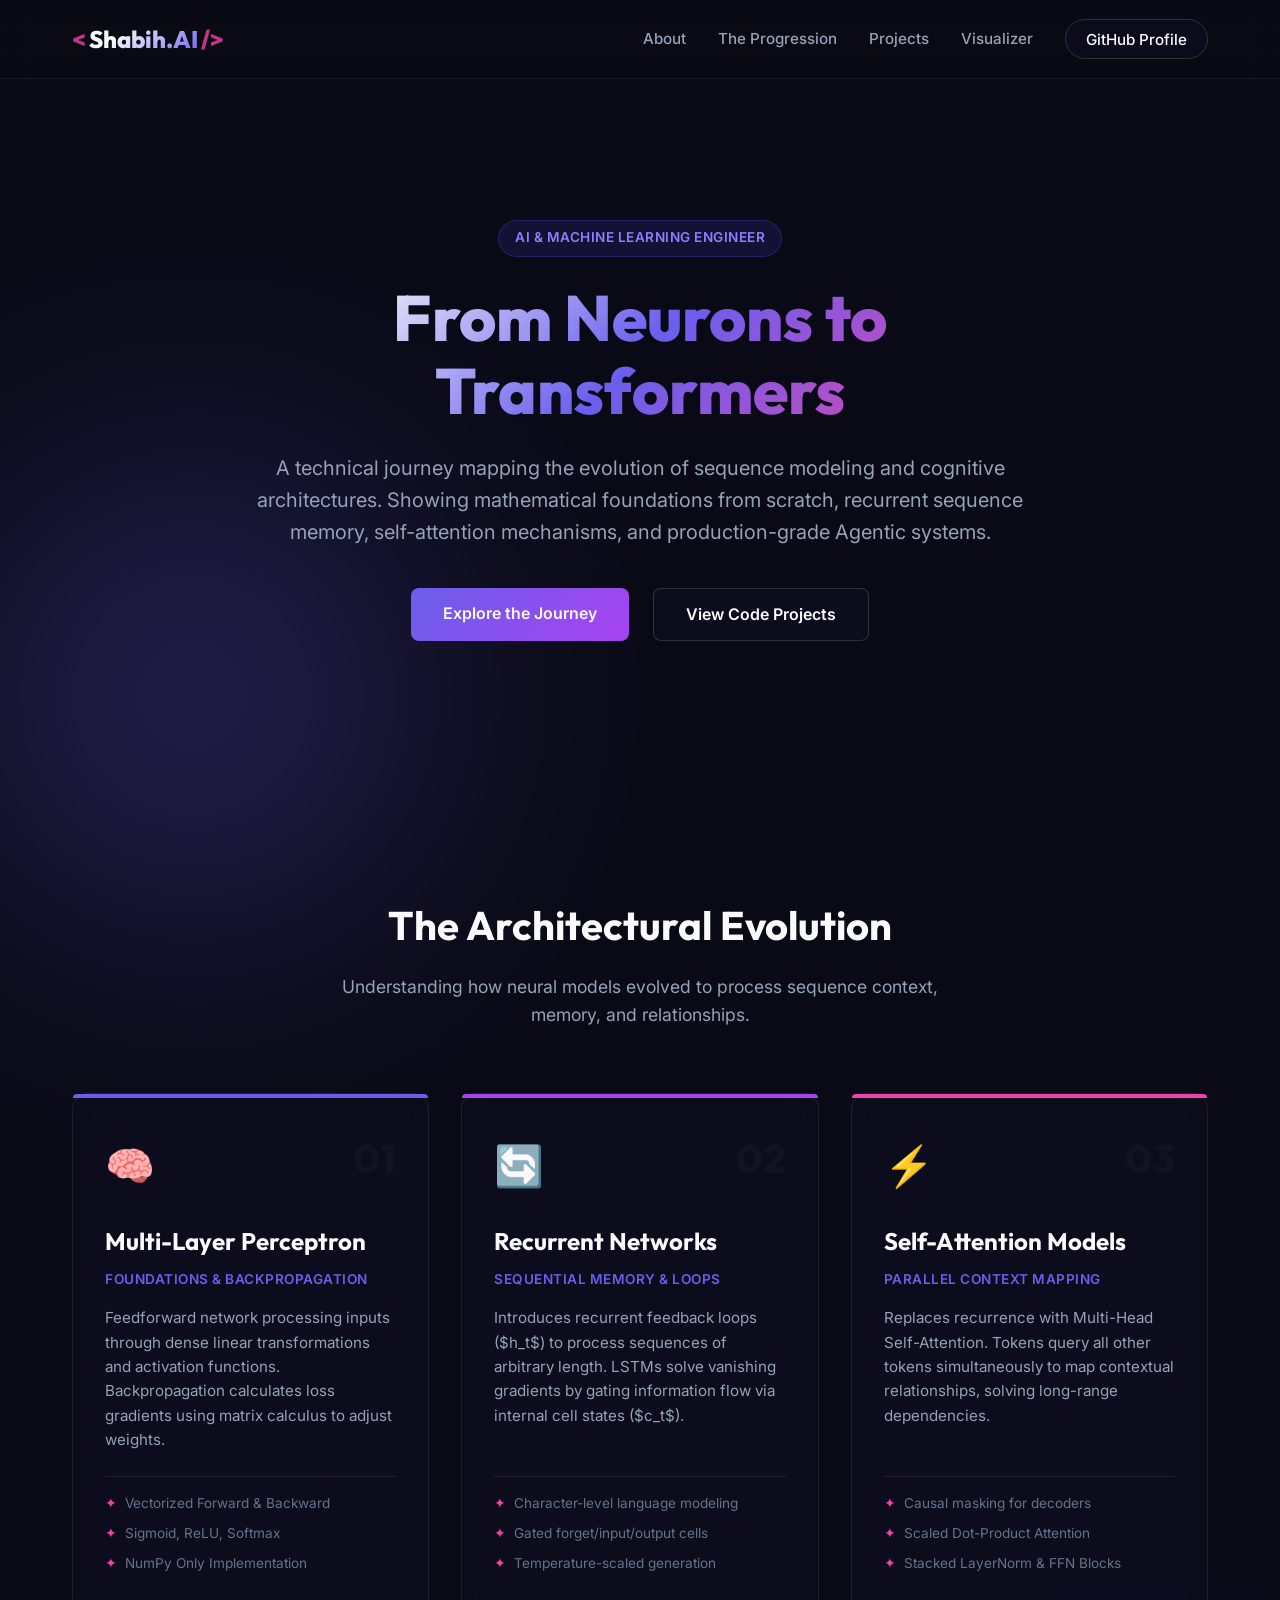
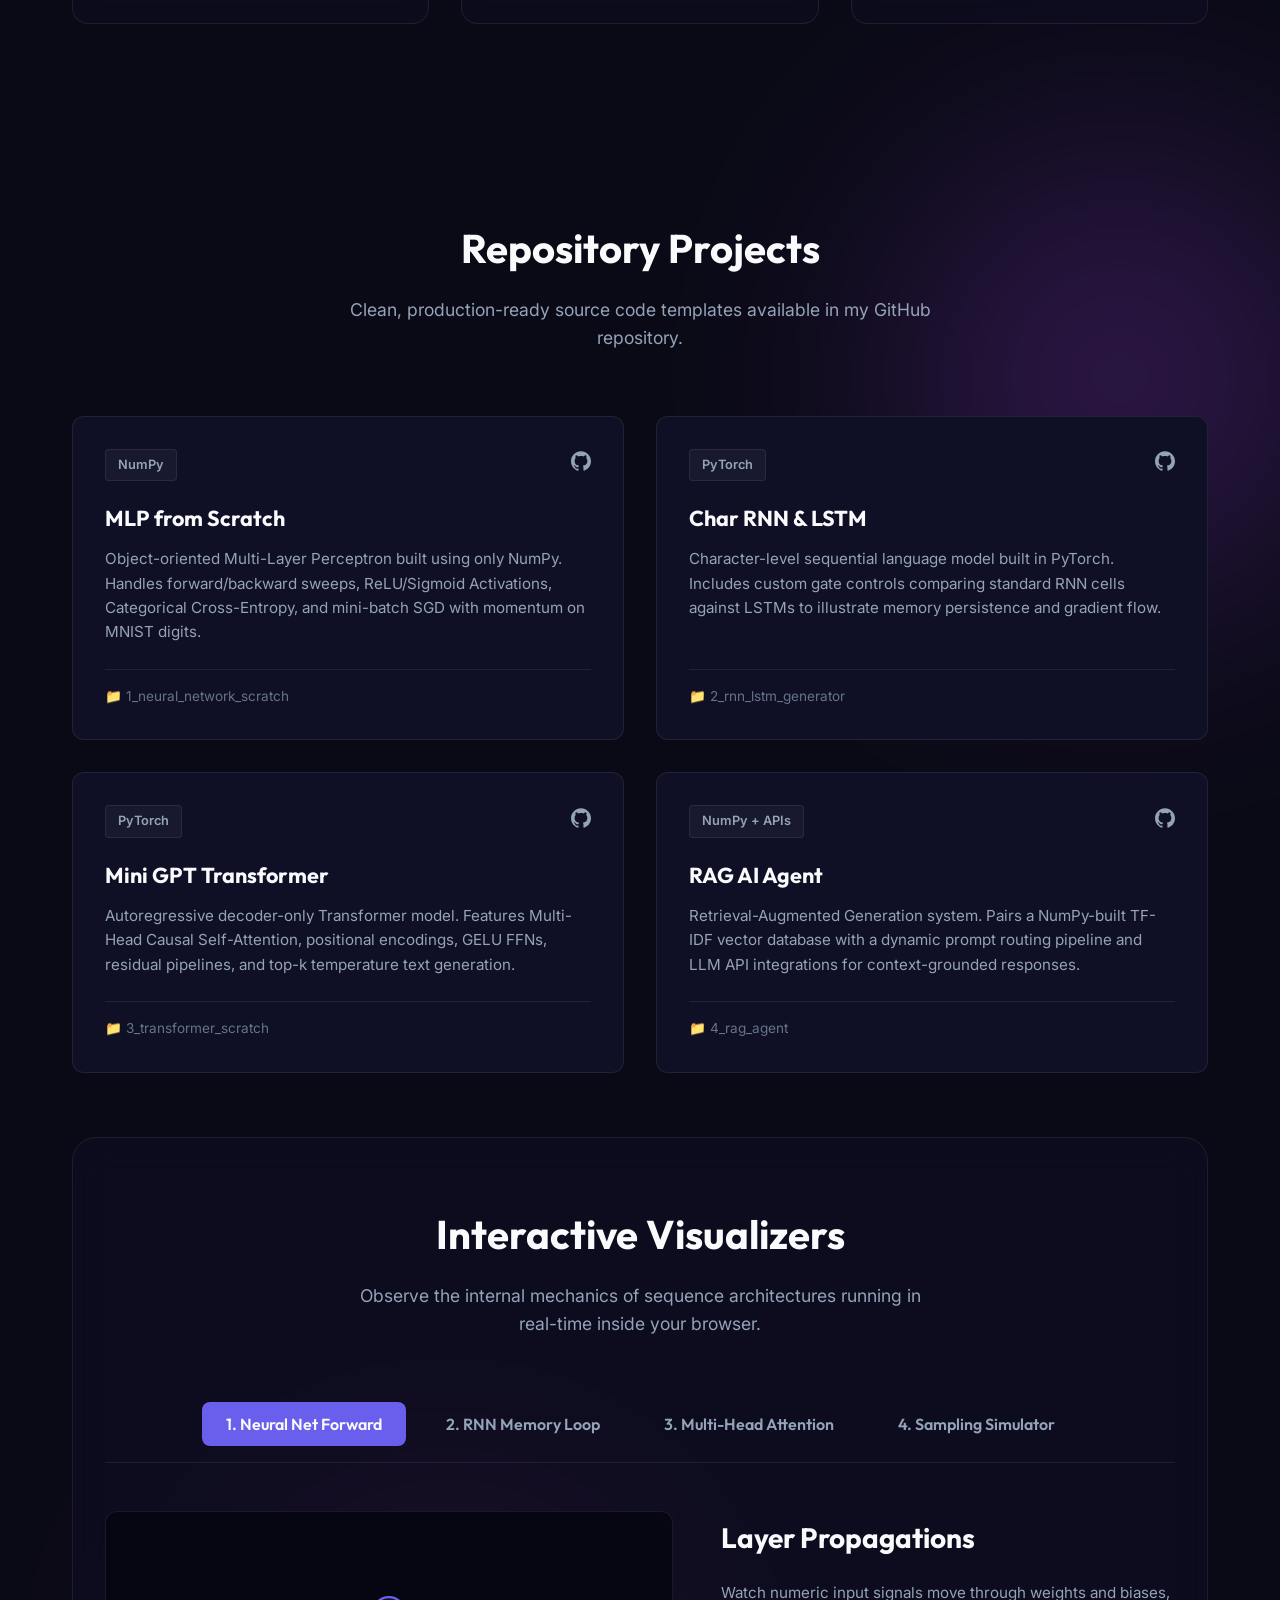
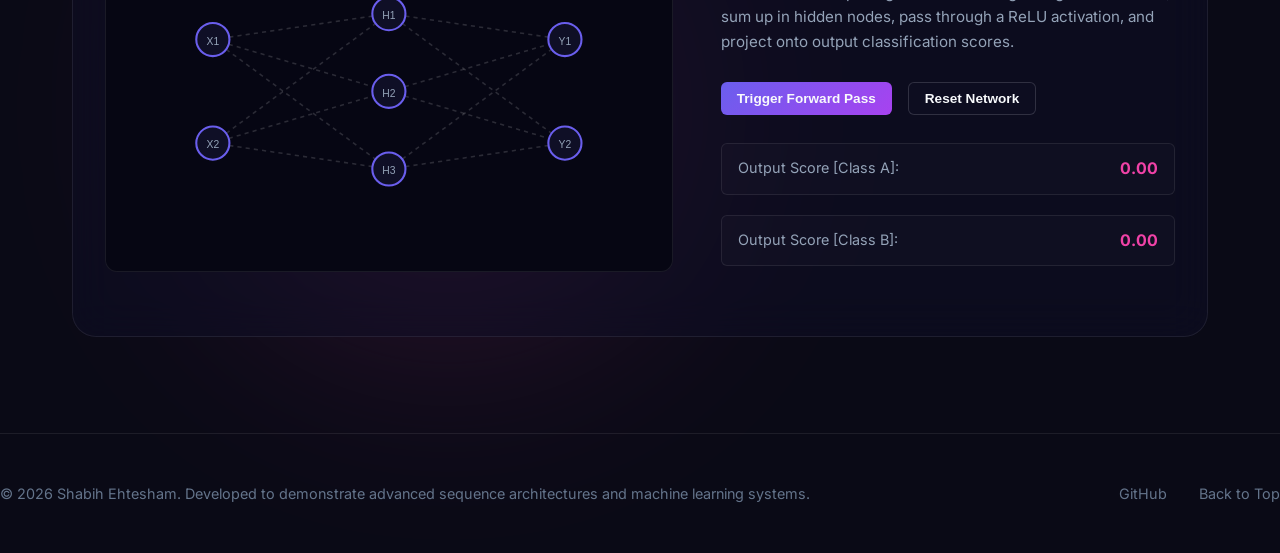
==== portfolio-website/index.html @ 87448a2e "feat: complete initial implementation of MLP, RNN, Transformer, and RAG architectures" ====
<!DOCTYPE html>
<html lang="en">
<head>
    <meta charset="UTF-8">
    <meta name="viewport" content="width=device-width, initial-scale=1.0">
    <title>Evolution to AI Agents from ML</title>
    <meta name="description" content="Explore my interactive machine learning and AI portfolio. Demonstrating a detailed technical journey from basic NumPy Multi-Layer Perceptrons to PyTorch RNN/LSTMs and custom-built Transformers.">
    <!-- Google Fonts -->
    <link rel="preconnect" href="https://fonts.googleapis.com">
    <link rel="preconnect" href="https://fonts.gstatic.com" crossorigin>
    <link href="https://fonts.googleapis.com/css2?family=Inter:wght@300;400;500;600;700&family=Outfit:wght@400;600;700;800&display=swap" rel="stylesheet">
    <!-- Main Stylesheet -->
    <link rel="stylesheet" href="style.css">
</head>
<body>
    <!-- Premium Glowing Background Elements -->
    <div class="glow-orb orb-1"></div>
    <div class="glow-orb orb-2"></div>
    <div class="glow-orb orb-3"></div>

    <!-- Navigation Header -->
    <header class="main-header">
        <nav class="navbar" aria-label="Main Navigation">
            <div class="nav-brand">
                <span class="brand-code">&lt;</span>
                <span class="brand-name">Shabih.AI</span>
                <span class="brand-code">/&gt;</span>
            </div>
            <ul class="nav-links">
                <li><a href="#about">About</a></li>
                <li><a href="#progression">The Progression</a></li>
                <li><a href="#projects">Projects</a></li>
                <li><a href="#interactive">Visualizer</a></li>
                <li><a href="https://github.com/shabeeehtesham" target="_blank" class="nav-btn" id="github-profile-btn">GitHub Profile</a></li>
            </ul>
        </nav>
    </header>

    <!-- Main Content Container -->
    <main>
        <!-- Hero Section -->
        <section id="about" class="hero-section">
            <div class="hero-content">
                <div class="badge">AI & Machine Learning Engineer</div>
                <h1>From Neurons to Transformers</h1>
                <p class="hero-subtitle">
                    A technical journey mapping the evolution of sequence modeling and cognitive architectures. Showing mathematical foundations from scratch, recurrent sequence memory, self-attention mechanisms, and production-grade Agentic systems.
                </p>
                <div class="hero-actions">
                    <a href="#progression" class="btn btn-primary" id="explore-journey-btn">Explore the Journey</a>
                    <a href="#projects" class="btn btn-secondary" id="view-projects-btn">View Code Projects</a>
                </div>
            </div>
        </section>

        <!-- Progression Section -->
        <section id="progression" class="progression-section">
            <div class="section-header">
                <h2>The Architectural Evolution</h2>
                <p>Understanding how neural models evolved to process sequence context, memory, and relationships.</p>
            </div>
            
            <div class="timeline-container">
                <!-- MLP Card -->
                <div class="timeline-card">
                    <div class="card-icon">🧠</div>
                    <div class="card-num">01</div>
                    <h3>Multi-Layer Perceptron</h3>
                    <p class="card-tag">Foundations & Backpropagation</p>
                    <p class="card-desc">
                        Feedforward network processing inputs through dense linear transformations and activation functions. Backpropagation calculates loss gradients using matrix calculus to adjust weights.
                    </p>
                    <ul class="card-highlights">
                        <li>Vectorized Forward & Backward</li>
                        <li>Sigmoid, ReLU, Softmax</li>
                        <li>NumPy Only Implementation</li>
                    </ul>
                </div>

                <!-- RNN/LSTM Card -->
                <div class="timeline-card">
                    <div class="card-icon">🔄</div>
                    <div class="card-num">02</div>
                    <h3>Recurrent Networks</h3>
                    <p class="card-tag">Sequential Memory & Loops</p>
                    <p class="card-desc">
                        Introduces recurrent feedback loops ($h_t$) to process sequences of arbitrary length. LSTMs solve vanishing gradients by gating information flow via internal cell states ($c_t$).
                    </p>
                    <ul class="card-highlights">
                        <li>Character-level language modeling</li>
                        <li>Gated forget/input/output cells</li>
                        <li>Temperature-scaled generation</li>
                    </ul>
                </div>

                <!-- Transformer Card -->
                <div class="timeline-card">
                    <div class="card-icon">⚡</div>
                    <div class="card-num">03</div>
                    <h3>Self-Attention Models</h3>
                    <p class="card-tag">Parallel Context Mapping</p>
                    <p class="card-desc">
                        Replaces recurrence with Multi-Head Self-Attention. Tokens query all other tokens simultaneously to map contextual relationships, solving long-range dependencies.
                    </p>
                    <ul class="card-highlights">
                        <li>Causal masking for decoders</li>
                        <li>Scaled Dot-Product Attention</li>
                        <li>Stacked LayerNorm & FFN Blocks</li>
                    </ul>
                </div>
            </div>
        </section>

        <!-- Project Showcase Section -->
        <section id="projects" class="projects-section">
            <div class="section-header">
                <h2>Repository Projects</h2>
                <p>Clean, production-ready source code templates available in my GitHub repository.</p>
            </div>

            <div class="projects-grid">
                <!-- Project 1 -->
                <article class="project-card">
                    <div class="project-header">
                        <span class="project-tag">NumPy</span>
                        <a href="https://github.com/shabeeehtesham" target="_blank" class="github-link" aria-label="Project 1 GitHub Link">
                            <svg class="git-svg" viewBox="0 0 24 24" width="20" height="20"><path fill="currentColor" d="M12 .297c-6.63 0-12 5.373-12 12 0 5.303 3.438 9.8 8.205 11.385.6.113.82-.258.82-.577 0-.285-.01-1.04-.015-2.04-3.338.724-4.042-1.61-4.042-1.61C4.422 18.07 3.633 17.7 3.633 17.7c-1.087-.744.084-.729.084-.729 1.205.084 1.838 1.236 1.838 1.236 1.07 1.835 2.809 1.305 3.495.998.108-.776.417-1.305.76-1.605-2.665-.3-5.466-1.332-5.466-5.93 0-1.31.465-2.38 1.235-3.22-.135-.303-.54-1.523.105-3.176 0 0 1.005-.322 3.3 1.23.96-.267 1.98-.399 3-.405 1.02.006 2.04.138 3 .405 2.28-1.552 3.285-1.23 3.285-1.23.645 1.653.24 2.873.12 3.176.765.84 1.23 1.91 1.23 3.22 0 4.61-2.805 5.625-5.475 5.92.42.36.81 1.096.81 2.22 0 1.606-.015 2.896-.015 3.286 0 .315.21.69.825.57C20.565 22.092 24 17.592 24 12.297c0-6.627-5.373-12-12-12"/></svg>
                        </a>
                    </div>
                    <h3>MLP from Scratch</h3>
                    <p>Object-oriented Multi-Layer Perceptron built using only NumPy. Handles forward/backward sweeps, ReLU/Sigmoid Activations, Categorical Cross-Entropy, and mini-batch SGD with momentum on MNIST digits.</p>
                    <div class="project-footer">
                        <span>📁 1_neural_network_scratch</span>
                    </div>
                </article>

                <!-- Project 2 -->
                <article class="project-card">
                    <div class="project-header">
                        <span class="project-tag">PyTorch</span>
                        <a href="https://github.com/shabeeehtesham" target="_blank" class="github-link" aria-label="Project 2 GitHub Link">
                            <svg class="git-svg" viewBox="0 0 24 24" width="20" height="20"><path fill="currentColor" d="M12 .297c-6.63 0-12 5.373-12 12 0 5.303 3.438 9.8 8.205 11.385.6.113.82-.258.82-.577 0-.285-.01-1.04-.015-2.04-3.338.724-4.042-1.61-4.042-1.61C4.422 18.07 3.633 17.7 3.633 17.7c-1.087-.744.084-.729.084-.729 1.205.084 1.838 1.236 1.838 1.236 1.07 1.835 2.809 1.305 3.495.998.108-.776.417-1.305.76-1.605-2.665-.3-5.466-1.332-5.466-5.93 0-1.31.465-2.38 1.235-3.22-.135-.303-.54-1.523.105-3.176 0 0 1.005-.322 3.3 1.23.96-.267 1.98-.399 3-.405 1.02.006 2.04.138 3 .405 2.28-1.552 3.285-1.23 3.285-1.23.645 1.653.24 2.873.12 3.176.765.84 1.23 1.91 1.23 3.22 0 4.61-2.805 5.625-5.475 5.92.42.36.81 1.096.81 2.22 0 1.606-.015 2.896-.015 3.286 0 .315.21.69.825.57C20.565 22.092 24 17.592 24 12.297c0-6.627-5.373-12-12-12"/></svg>
                        </a>
                    </div>
                    <h3>Char RNN & LSTM</h3>
                    <p>Character-level sequential language model built in PyTorch. Includes custom gate controls comparing standard RNN cells against LSTMs to illustrate memory persistence and gradient flow.</p>
                    <div class="project-footer">
                        <span>📁 2_rnn_lstm_generator</span>
                    </div>
                </article>

                <!-- Project 3 -->
                <article class="project-card">
                    <div class="project-header">
                        <span class="project-tag">PyTorch</span>
                        <a href="https://github.com/shabeeehtesham" target="_blank" class="github-link" aria-label="Project 3 GitHub Link">
                            <svg class="git-svg" viewBox="0 0 24 24" width="20" height="20"><path fill="currentColor" d="M12 .297c-6.63 0-12 5.373-12 12 0 5.303 3.438 9.8 8.205 11.385.6.113.82-.258.82-.577 0-.285-.01-1.04-.015-2.04-3.338.724-4.042-1.61-4.042-1.61C4.422 18.07 3.633 17.7 3.633 17.7c-1.087-.744.084-.729.084-.729 1.205.084 1.838 1.236 1.838 1.236 1.07 1.835 2.809 1.305 3.495.998.108-.776.417-1.305.76-1.605-2.665-.3-5.466-1.332-5.466-5.93 0-1.31.465-2.38 1.235-3.22-.135-.303-.54-1.523.105-3.176 0 0 1.005-.322 3.3 1.23.96-.267 1.98-.399 3-.405 1.02.006 2.04.138 3 .405 2.28-1.552 3.285-1.23 3.285-1.23.645 1.653.24 2.873.12 3.176.765.84 1.23 1.91 1.23 3.22 0 4.61-2.805 5.625-5.475 5.92.42.36.81 1.096.81 2.22 0 1.606-.015 2.896-.015 3.286 0 .315.21.69.825.57C20.565 22.092 24 17.592 24 12.297c0-6.627-5.373-12-12-12"/></svg>
                        </a>
                    </div>
                    <h3>Mini GPT Transformer</h3>
                    <p>Autoregressive decoder-only Transformer model. Features Multi-Head Causal Self-Attention, positional encodings, GELU FFNs, residual pipelines, and top-k temperature text generation.</p>
                    <div class="project-footer">
                        <span>📁 3_transformer_scratch</span>
                    </div>
                </article>

                <!-- Project 4 -->
                <article class="project-card">
                    <div class="project-header">
                        <span class="project-tag">NumPy + APIs</span>
                        <a href="https://github.com/shabeeehtesham" target="_blank" class="github-link" aria-label="Project 4 GitHub Link">
                            <svg class="git-svg" viewBox="0 0 24 24" width="20" height="20"><path fill="currentColor" d="M12 .297c-6.63 0-12 5.373-12 12 0 5.303 3.438 9.8 8.205 11.385.6.113.82-.258.82-.577 0-.285-.01-1.04-.015-2.04-3.338.724-4.042-1.61-4.042-1.61C4.422 18.07 3.633 17.7 3.633 17.7c-1.087-.744.084-.729.084-.729 1.205.084 1.838 1.236 1.838 1.236 1.07 1.835 2.809 1.305 3.495.998.108-.776.417-1.305.76-1.605-2.665-.3-5.466-1.332-5.466-5.93 0-1.31.465-2.38 1.235-3.22-.135-.303-.54-1.523.105-3.176 0 0 1.005-.322 3.3 1.23.96-.267 1.98-.399 3-.405 1.02.006 2.04.138 3 .405 2.28-1.552 3.285-1.23 3.285-1.23.645 1.653.24 2.873.12 3.176.765.84 1.23 1.91 1.23 3.22 0 4.61-2.805 5.625-5.475 5.92.42.36.81 1.096.81 2.22 0 1.606-.015 2.896-.015 3.286 0 .315.21.69.825.57C20.565 22.092 24 17.592 24 12.297c0-6.627-5.373-12-12-12"/></svg>
                        </a>
                    </div>
                    <h3>RAG AI Agent</h3>
                    <p>Retrieval-Augmented Generation system. Pairs a NumPy-built TF-IDF vector database with a dynamic prompt routing pipeline and LLM API integrations for context-grounded responses.</p>
                    <div class="project-footer">
                        <span>📁 4_rag_agent</span>
                    </div>
                </article>
            </div>
        </section>

        <!-- Interactive Playground Section -->
        <section id="interactive" class="playground-section">
            <div class="section-header">
                <h2>Interactive Visualizers</h2>
                <p>Observe the internal mechanics of sequence architectures running in real-time inside your browser.</p>
            </div>

            <!-- Playground Controls / Tabs -->
            <div class="playground-tabs">
                <button class="tab-btn active" data-tab="mlp-tab" id="btn-mlp-tab">1. Neural Net Forward</button>
                <button class="tab-btn" data-tab="rnn-tab" id="btn-rnn-tab">2. RNN Memory Loop</button>
                <button class="tab-btn" data-tab="attention-tab" id="btn-attention-tab">3. Multi-Head Attention</button>
                <button class="tab-btn" data-tab="generator-tab" id="btn-generator-tab">4. Sampling Simulator</button>
            </div>

            <div class="tab-content-container">
                <!-- MLP Tab -->
                <div class="tab-content active" id="mlp-tab">
                    <div class="viz-layout">
                        <div class="viz-canvas-area">
                            <svg id="mlp-svg" width="500" height="300" viewBox="0 0 500 300"></svg>
                        </div>
                        <div class="viz-controls">
                            <h3>Layer Propagations</h3>
                            <p>Watch numeric input signals move through weights and biases, sum up in hidden nodes, pass through a ReLU activation, and project onto output classification scores.</p>
                            <div class="control-row">
                                <button class="btn btn-primary btn-sm" id="mlp-forward-btn">Trigger Forward Pass</button>
                                <button class="btn btn-secondary btn-sm" id="mlp-reset-btn">Reset Network</button>
                            </div>
                            <div class="val-display">
                                <span class="val-label">Output Score [Class A]:</span>
                                <span class="val-value" id="mlp-out-0">0.00</span>
                            </div>
                            <div class="val-display">
                                <span class="val-label">Output Score [Class B]:</span>
                                <span class="val-value" id="mlp-out-1">0.00</span>
                            </div>
                        </div>
                    </div>
                </div>

                <!-- RNN Tab -->
                <div class="tab-content" id="rnn-tab">
                    <div class="viz-layout">
                        <div class="viz-canvas-area">
                            <div class="seq-strip" id="rnn-seq-strip">
                                <!-- Dynamically filled steps -->
                            </div>
                        </div>
                        <div class="viz-controls">
                            <h3>Sequential State Unrolling</h3>
                            <p>Type a short word to visualize how recurrent models process inputs step-by-step. Each character updates the internal hidden memory vector ($h_{t-1} \rightarrow h_t$) to predict the subsequent step.</p>
                            <div class="control-input-group">
                                <input type="text" id="rnn-input-word" value="deep" maxlength="8">
                                <button class="btn btn-primary btn-sm" id="rnn-step-btn">Process Word</button>
                            </div>
                            <div class="state-vector-display">
                                <h4>Hidden Memory State ($h_t$):</h4>
                                <div class="vector-cells" id="rnn-hidden-cells">
                                    <span class="vector-cell">0.0</span>
                                    <span class="vector-cell">0.0</span>
                                    <span class="vector-cell">0.0</span>
                                    <span class="vector-cell">0.0</span>
                                </div>
                            </div>
                        </div>
                    </div>
                </div>

                <!-- Attention Tab -->
                <div class="tab-content" id="attention-tab">
                    <div class="viz-layout">
                        <div class="viz-canvas-area">
                            <div class="matrix-container" id="attention-matrix">
                                <!-- Dynamically generated grid -->
                            </div>
                        </div>
                        <div class="viz-controls">
                            <h3>Self-Attention Mapping</h3>
                            <p>Hover over a word in the sentence below to see the Multi-Head Self-Attention scores. The darker blocks represent higher attention weights, illustrating how the model links tokens dynamically.</p>
                            <div class="sentence-tokens" id="attention-tokens">
                                <!-- Tokens list -->
                            </div>
                            <div class="attention-metrics">
                                <strong>Active Head:</strong>
                                <select id="attn-head-select">
                                    <option value="0">Head 1 (Syntactic Focus)</option>
                                    <option value="1">Head 2 (Contextual Links)</option>
                                    <option value="2">Head 3 (Long-range Anchors)</option>
                                </select>
                            </div>
                        </div>
                    </div>
                </div>

                <!-- Generator Tab -->
                <div class="tab-content" id="generator-tab">
                    <div class="viz-layout">
                        <div class="viz-canvas-area">
                            <div class="terminal-box">
                                <div class="terminal-header">
                                    <span class="dot red"></span>
                                    <span class="dot yellow"></span>
                                    <span class="dot green"></span>
                                    <span class="terminal-title">autoregressive_generator.js</span>
                                </div>
                                <div class="terminal-body" id="generator-terminal">
                                    <span class="terminal-prompt">guest@shabih-ai:~$</span> <span class="terminal-cursor">|</span>
                                </div>
                            </div>
                        </div>
                        <div class="viz-controls">
                            <h3>Generative Model Simulator</h3>
                            <p>Tune the hyperparameters to observe how softmax temperature scaling influences predictive randomness and text generation output.</p>
                            
                            <div class="slider-group">
                                <label for="temp-slider">Temperature: <span id="temp-val">0.7</span></label>
                                <input type="range" id="temp-slider" min="0.1" max="2.0" step="0.1" value="0.7">
                            </div>

                            <div class="slider-group">
                                <label for="tokens-slider">Max Tokens: <span id="tokens-val">100</span></label>
                                <input type="range" id="tokens-slider" min="10" max="300" step="10" value="100">
                            </div>

                            <button class="btn btn-primary" id="trigger-gen-btn">Generate Code Snippet</button>
                        </div>
                    </div>
                </div>
            </div>
        </section>
    </main>

    <!-- Footer Section -->
    <footer class="main-footer">
        <p>&copy; 2026 Shabih Ehtesham. Developed to demonstrate advanced sequence architectures and machine learning systems.</p>
        <div class="footer-links">
            <a href="https://github.com/shabeeehtesham" target="_blank">GitHub</a>
            <a href="#about">Back to Top</a>
        </div>
    </footer>

    <!-- Main Logic Script -->
    <script src="app.js"></script>
</body>
</html>
---- portfolio-website/style.css ----
/* =====================================================================
   1. Theme Variables & Base Resets
   ===================================================================== */
:root {
    --bg-primary: #0a0a16;
    --bg-secondary: #0f0f26;
    --bg-glass: rgba(15, 15, 38, 0.4);
    --border-glass: rgba(255, 255, 255, 0.08);
    --border-glass-active: rgba(255, 255, 255, 0.15);
    
    /* Harmonious Curated Colors */
    --accent-indigo: hsl(245, 80%, 65%);
    --accent-purple: hsl(275, 85%, 60%);
    --accent-pink: hsl(325, 85%, 60%);
    --accent-emerald: hsl(155, 85%, 45%);
    
    --text-primary: #f8fafc;
    --text-secondary: #94a3b8;
    --text-muted: #64748b;
    
    --font-heading: 'Outfit', sans-serif;
    --font-body: 'Inter', sans-serif;
    
    --transition-smooth: all 0.35s cubic-bezier(0.25, 0.8, 0.25, 1);
}

* {
    box-sizing: border-box;
    margin: 0;
    padding: 0;
}

html {
    scroll-behavior: smooth;
}

body {
    background-color: var(--bg-primary);
    color: var(--text-primary);
    font-family: var(--font-body);
    overflow-x: hidden;
    line-height: 1.6;
    position: relative;
}

/* =====================================================================
   2. Glowing Aesthetic Background Elements
   ===================================================================== */
.glow-orb {
    position: absolute;
    border-radius: 50%;
    filter: blur(120px);
    z-index: -1;
    opacity: 0.35;
    pointer-events: none;
    animation: orbFloat 20s infinite alternate ease-in-out;
}

.orb-1 {
    top: 10%;
    left: -10%;
    width: 50vw;
    height: 50vw;
    background: radial-gradient(circle, var(--accent-indigo) 0%, transparent 80%);
}

.orb-2 {
    top: 45%;
    right: -10%;
    width: 45vw;
    height: 45vw;
    background: radial-gradient(circle, var(--accent-purple) 0%, transparent 80%);
    animation-delay: -5s;
}

.orb-3 {
    bottom: 5%;
    left: 15%;
    width: 40vw;
    height: 40vw;
    background: radial-gradient(circle, var(--accent-pink) 0%, transparent 80%);
    animation-delay: -10s;
}

@keyframes orbFloat {
    0% { transform: translate(0, 0) scale(1); }
    100% { transform: translate(50px, 30px) scale(1.1); }
}

/* =====================================================================
   3. Main Layout Headers & Footers
   ===================================================================== */
.main-header {
    position: fixed;
    top: 0;
    left: 0;
    width: 100%;
    z-index: 100;
    backdrop-filter: blur(16px);
    background: rgba(10, 10, 22, 0.7);
    border-bottom: 1px solid var(--border-glass);
}

.navbar {
    max-width: 1200px;
    margin: 0 auto;
    padding: 1.25rem 2rem;
    display: flex;
    justify-content: space-between;
    align-items: center;
}

.nav-brand {
    font-family: var(--font-heading);
    font-weight: 800;
    font-size: 1.5rem;
    display: flex;
    align-items: center;
    gap: 0.2rem;
}

.brand-code {
    color: var(--accent-pink);
    opacity: 0.8;
}

.brand-name {
    background: linear-gradient(135deg, var(--text-primary) 30%, var(--accent-indigo) 100%);
    -webkit-background-clip: text;
    -webkit-text-fill-color: transparent;
}

.nav-links {
    list-style: none;
    display: flex;
    align-items: center;
    gap: 2rem;
}

.nav-links a {
    color: var(--text-secondary);
    text-decoration: none;
    font-weight: 500;
    font-size: 0.95rem;
    transition: var(--transition-smooth);
}

.nav-links a:hover {
    color: var(--text-primary);
}

.nav-btn {
    padding: 0.6rem 1.25rem;
    background: var(--bg-glass);
    border: 1px solid var(--border-glass-active);
    border-radius: 99px;
    color: var(--text-primary) !important;
}

.nav-btn:hover {
    background: var(--accent-indigo);
    border-color: var(--accent-indigo);
    box-shadow: 0 0 15px rgba(79, 70, 229, 0.4);
}

/* =====================================================================
   4. Buttons & Badges (Vanilla Component Design)
   ===================================================================== */
.badge {
    display: inline-block;
    padding: 0.4rem 1rem;
    background: rgba(79, 70, 229, 0.15);
    border: 1px solid rgba(79, 70, 229, 0.3);
    color: hsl(245, 100%, 75%);
    border-radius: 99px;
    font-size: 0.85rem;
    font-weight: 600;
    letter-spacing: 0.5px;
    margin-bottom: 1.5rem;
    text-transform: uppercase;
}

.btn {
    display: inline-block;
    padding: 0.8rem 2rem;
    border-radius: 8px;
    font-weight: 600;
    font-size: 1rem;
    text-decoration: none;
    cursor: pointer;
    transition: var(--transition-smooth);
}

.btn-primary {
    background: linear-gradient(135deg, var(--accent-indigo) 0%, var(--accent-purple) 100%);
    color: var(--text-primary);
    border: none;
}

.btn-primary:hover {
    transform: translateY(-2px);
    box-shadow: 0 8px 25px rgba(124, 58, 237, 0.4);
}

.btn-secondary {
    background: var(--bg-glass);
    color: var(--text-primary);
    border: 1px solid var(--border-glass-active);
}

.btn-secondary:hover {
    background: rgba(255, 255, 255, 0.05);
    border-color: var(--text-primary);
    transform: translateY(-2px);
}

.btn-sm {
    padding: 0.5rem 1rem !important;
    font-size: 0.85rem !important;
    border-radius: 6px !important;
}

/* =====================================================================
   5. Page Sections Layout
   ===================================================================== */
main {
    max-width: 1200px;
    margin: 0 auto;
    padding: 0 2rem;
}

section {
    padding: 8rem 0 4rem;
}

.section-header {
    text-align: center;
    max-width: 600px;
    margin: 0 auto 4rem;
}

.section-header h2 {
    font-family: var(--font-heading);
    font-size: 2.5rem;
    font-weight: 700;
    margin-bottom: 1rem;
}

.section-header p {
    color: var(--text-secondary);
    font-size: 1.1rem;
}

/* Hero Section */
.hero-section {
    min-height: 85vh;
    display: flex;
    align-items: center;
    justify-content: center;
    text-align: center;
    padding-top: 10rem;
}

.hero-content {
    max-width: 800px;
}

.hero-section h1 {
    font-family: var(--font-heading);
    font-size: 4rem;
    font-weight: 800;
    line-height: 1.15;
    margin-bottom: 1.5rem;
    background: linear-gradient(135deg, var(--text-primary) 10%, var(--accent-indigo) 50%, var(--accent-pink) 100%);
    -webkit-background-clip: text;
    -webkit-text-fill-color: transparent;
}

.hero-subtitle {
    font-size: 1.25rem;
    color: var(--text-secondary);
    margin-bottom: 2.5rem;
}

.hero-actions {
    display: flex;
    justify-content: center;
    gap: 1.5rem;
}

/* =====================================================================
   6. Timeline Cards (Architectural Progression)
   ===================================================================== */
.timeline-container {
    display: grid;
    grid-template-columns: repeat(3, 1fr);
    gap: 2rem;
}

.timeline-card {
    background: var(--bg-glass);
    border: 1px solid var(--border-glass);
    border-radius: 16px;
    padding: 2.5rem 2rem;
    position: relative;
    backdrop-filter: blur(12px);
    transition: var(--transition-smooth);
    display: flex;
    flex-direction: column;
}

.timeline-card:hover {
    border-color: var(--border-glass-active);
    transform: translateY(-5px);
    box-shadow: 0 10px 30px rgba(0, 0, 0, 0.3);
}

.timeline-card::before {
    content: '';
    position: absolute;
    top: 0;
    left: 0;
    width: 100%;
    height: 4px;
    border-radius: 16px 16px 0 0;
}

.timeline-card:nth-child(1)::before { background: var(--accent-indigo); }
.timeline-card:nth-child(2)::before { background: var(--accent-purple); }
.timeline-card:nth-child(3)::before { background: var(--accent-pink); }

.card-icon {
    font-size: 2.5rem;
    margin-bottom: 1.5rem;
}

.card-num {
    position: absolute;
    top: 2rem;
    right: 2rem;
    font-size: 2.5rem;
    font-weight: 800;
    color: rgba(255, 255, 255, 0.03);
    font-family: var(--font-heading);
}

.timeline-card h3 {
    font-family: var(--font-heading);
    font-size: 1.5rem;
    margin-bottom: 0.5rem;
}

.card-tag {
    color: var(--accent-indigo);
    font-weight: 600;
    font-size: 0.85rem;
    text-transform: uppercase;
    letter-spacing: 0.5px;
    margin-bottom: 1rem;
}

.card-desc {
    color: var(--text-secondary);
    font-size: 0.95rem;
    margin-bottom: 1.5rem;
    flex-grow: 1;
}

.card-highlights {
    list-style: none;
    border-top: 1px solid var(--border-glass);
    padding-top: 1rem;
}

.card-highlights li {
    font-size: 0.85rem;
    color: var(--text-muted);
    margin-bottom: 0.5rem;
    display: flex;
    align-items: center;
    gap: 0.5rem;
}

.card-highlights li::before {
    content: '✦';
    color: var(--accent-pink);
}

/* =====================================================================
   7. Repository Project Showcase Grid
   ===================================================================== */
.projects-grid {
    display: grid;
    grid-template-columns: repeat(2, 1fr);
    gap: 2rem;
}

.project-card {
    background: var(--bg-secondary);
    border: 1px solid var(--border-glass);
    border-radius: 12px;
    padding: 2rem;
    transition: var(--transition-smooth);
    display: flex;
    flex-direction: column;
}

.project-card:hover {
    border-color: var(--accent-indigo);
    box-shadow: 0 0 20px rgba(79, 70, 229, 0.15);
}

.project-header {
    display: flex;
    justify-content: space-between;
    align-items: center;
    margin-bottom: 1.25rem;
}

.project-tag {
    font-size: 0.8rem;
    font-weight: 600;
    background: rgba(255, 255, 255, 0.04);
    padding: 0.3rem 0.75rem;
    border-radius: 4px;
    border: 1px solid var(--border-glass);
    color: var(--text-secondary);
}

.github-link {
    color: var(--text-secondary);
    transition: var(--transition-smooth);
}

.github-link:hover {
    color: var(--text-primary);
    transform: scale(1.1);
}

.project-card h3 {
    font-family: var(--font-heading);
    font-size: 1.35rem;
    margin-bottom: 0.75rem;
}

.project-card p {
    color: var(--text-secondary);
    font-size: 0.95rem;
    margin-bottom: 1.5rem;
    flex-grow: 1;
}

.project-footer {
    display: flex;
    align-items: center;
    justify-content: space-between;
    font-size: 0.85rem;
    color: var(--text-muted);
    border-top: 1px solid var(--border-glass);
    padding-top: 1rem;
}

/* =====================================================================
   8. Interactive Visualizers & Playground Tabs
   ===================================================================== */
.playground-section {
    background: rgba(15, 15, 38, 0.5);
    border-radius: 24px;
    border: 1px solid var(--border-glass);
    padding: 4rem 2rem;
    backdrop-filter: blur(20px);
}

.playground-tabs {
    display: flex;
    justify-content: center;
    gap: 1rem;
    margin-bottom: 3rem;
    border-bottom: 1px solid var(--border-glass);
    padding-bottom: 1rem;
}

.tab-btn {
    background: transparent;
    border: none;
    color: var(--text-secondary);
    font-family: var(--font-heading);
    font-weight: 600;
    font-size: 1rem;
    padding: 0.75rem 1.5rem;
    cursor: pointer;
    border-radius: 8px;
    transition: var(--transition-smooth);
}

.tab-btn:hover {
    color: var(--text-primary);
    background: rgba(255, 255, 255, 0.03);
}

.tab-btn.active {
    color: var(--text-primary);
    background: var(--accent-indigo);
}

/* Tab Content Visibility */
.tab-content {
    display: none;
}

.tab-content.active {
    display: block;
    animation: fadeIn 0.4s ease forwards;
}

@keyframes fadeIn {
    from { opacity: 0; transform: translateY(10px); }
    to { opacity: 1; transform: translateY(0); }
}

/* Common Visualizer Layout */
.viz-layout {
    display: grid;
    grid-template-columns: 1.25fr 1fr;
    gap: 3rem;
    align-items: center;
}

.viz-canvas-area {
    background: #060613;
    border: 1px solid var(--border-glass);
    border-radius: 12px;
    min-height: 350px;
    display: flex;
    align-items: center;
    justify-content: center;
    overflow: hidden;
    position: relative;
    padding: 1.5rem;
}

.viz-controls {
    display: flex;
    flex-direction: column;
    gap: 1.25rem;
}

.viz-controls h3 {
    font-family: var(--font-heading);
    font-size: 1.75rem;
}

.viz-controls p {
    color: var(--text-secondary);
    font-size: 0.95rem;
}

.control-row {
    display: flex;
    gap: 1rem;
    margin: 0.5rem 0;
}

/* MLP SVG Graphics styling */
#mlp-svg {
    width: 100%;
    height: 100%;
}

.node {
    fill: var(--bg-secondary);
    stroke: var(--accent-indigo);
    stroke-width: 2px;
    transition: var(--transition-smooth);
}

.node.active {
    fill: var(--accent-indigo);
    stroke: var(--text-primary);
    filter: drop-shadow(0 0 8px var(--accent-indigo));
}

.edge {
    stroke: var(--border-glass-active);
    stroke-width: 1.5px;
    stroke-dasharray: 4;
}

.edge.active {
    stroke: var(--accent-pink);
    stroke-width: 2.5px;
    animation: dash 1s linear infinite;
}

@keyframes dash {
    to {
        stroke-dashoffset: -10;
    }
}

.val-display {
    display: flex;
    justify-content: space-between;
    padding: 0.75rem 1rem;
    background: rgba(255, 255, 255, 0.02);
    border-radius: 6px;
    border: 1px solid var(--border-glass);
}

.val-label {
    color: var(--text-secondary);
    font-size: 0.9rem;
}

.val-value {
    font-weight: 700;
    color: var(--accent-pink);
}

/* RNN Sequential Strip styling */
.seq-strip {
    display: flex;
    gap: 1rem;
    overflow-x: auto;
    width: 100%;
    padding: 2rem 1rem;
    align-items: center;
}

.seq-node {
    flex-shrink: 0;
    width: 60px;
    height: 80px;
    background: var(--bg-secondary);
    border: 1px solid var(--border-glass);
    border-radius: 8px;
    display: flex;
    flex-direction: column;
    align-items: center;
    justify-content: center;
    position: relative;
    transition: var(--transition-smooth);
    animation: popIn 0.3s ease forwards;
}

@keyframes popIn {
    from { transform: scale(0.8); opacity: 0; }
    to { transform: scale(1); opacity: 1; }
}

.seq-node.processed {
    border-color: var(--accent-purple);
    box-shadow: 0 0 15px rgba(124, 58, 237, 0.3);
}

.seq-node .char {
    font-family: var(--font-heading);
    font-size: 1.5rem;
    font-weight: 700;
    color: var(--text-primary);
}

.seq-node .label {
    font-size: 0.65rem;
    color: var(--text-muted);
    text-transform: uppercase;
}

.seq-arrow {
    flex-shrink: 0;
    color: var(--accent-purple);
    font-weight: bold;
    font-size: 1.25rem;
}

.control-input-group {
    display: flex;
    gap: 0.5rem;
}

.control-input-group input {
    background: var(--bg-secondary);
    border: 1px solid var(--border-glass);
    border-radius: 6px;
    padding: 0.6rem 1rem;
    color: var(--text-primary);
    font-size: 1rem;
    outline: none;
    flex-grow: 1;
}

.control-input-group input:focus {
    border-color: var(--accent-purple);
}

.state-vector-display {
    border-top: 1px solid var(--border-glass);
    padding-top: 1.25rem;
}

.state-vector-display h4 {
    font-size: 0.9rem;
    color: var(--text-secondary);
    margin-bottom: 0.75rem;
}

.vector-cells {
    display: flex;
    gap: 0.5rem;
}

.vector-cell {
    background: rgba(255, 255, 255, 0.03);
    border: 1px solid var(--border-glass);
    border-radius: 4px;
    padding: 0.4rem 0.8rem;
    font-family: monospace;
    font-size: 0.85rem;
    min-width: 45px;
    text-align: center;
    transition: var(--transition-smooth);
}

.vector-cell.active {
    background: var(--accent-purple);
    color: var(--text-primary);
}

/* Attention Matrix grid styling */
.matrix-container {
    display: grid;
    gap: 4px;
    max-width: 100%;
}

.matrix-row {
    display: flex;
    gap: 4px;
}

.matrix-label {
    width: 80px;
    font-size: 0.8rem;
    color: var(--text-secondary);
    display: flex;
    align-items: center;
    justify-content: flex-end;
    padding-right: 0.75rem;
}

.matrix-cell {
    width: 45px;
    height: 45px;
    border-radius: 4px;
    background: rgba(236, 72, 153, 0.05); /* base pink color */
    border: 1px solid rgba(255, 255, 255, 0.02);
    display: flex;
    align-items: center;
    justify-content: center;
    font-size: 0.7rem;
    color: transparent;
    cursor: pointer;
    transition: var(--transition-smooth);
}

.matrix-cell:hover {
    color: var(--text-primary);
    border-color: rgba(255, 255, 255, 0.2);
}

.sentence-tokens {
    display: flex;
    flex-wrap: wrap;
    gap: 0.5rem;
    margin-top: 0.5rem;
}

.token-word {
    padding: 0.3rem 0.75rem;
    background: var(--bg-secondary);
    border: 1px solid var(--border-glass);
    border-radius: 4px;
    cursor: pointer;
    font-size: 0.9rem;
    transition: var(--transition-smooth);
}

.token-word:hover, .token-word.active {
    border-color: var(--accent-pink);
    background: rgba(236, 72, 153, 0.1);
}

.attention-metrics select {
    background: var(--bg-secondary);
    color: var(--text-primary);
    border: 1px solid var(--border-glass);
    border-radius: 6px;
    padding: 0.5rem 1rem;
    margin-left: 0.5rem;
    outline: none;
}

/* Generator Terminal Box styling */
.terminal-box {
    width: 100%;
    background: #010105;
    border: 1px solid var(--border-glass);
    border-radius: 8px;
    box-shadow: 0 10px 30px rgba(0, 0, 0, 0.5);
    display: flex;
    flex-direction: column;
    height: 300px;
}

.terminal-header {
    background: #08080f;
    padding: 0.5rem 1rem;
    display: flex;
    align-items: center;
    border-bottom: 1px solid var(--border-glass);
    border-radius: 8px 8px 0 0;
}

.terminal-header .dot {
    width: 12px;
    height: 12px;
    border-radius: 50%;
    margin-right: 6px;
}

.dot.red { background: #ff5f56; }
.dot.yellow { background: #ffbd2e; }
.dot.green { background: #27c93f; }

.terminal-title {
    color: var(--text-muted);
    font-family: monospace;
    font-size: 0.75rem;
    margin-left: auto;
}

.terminal-body {
    padding: 1rem;
    font-family: 'Courier New', Courier, monospace;
    font-size: 0.85rem;
    color: #a7f3d0;
    overflow-y: auto;
    flex-grow: 1;
    text-align: left;
}

.terminal-prompt {
    color: #38bdf8;
}

.terminal-cursor {
    animation: blink 1s step-end infinite;
    color: var(--text-primary);
}

@keyframes blink {
    from, to { opacity: 1; }
    50% { opacity: 0; }
}

.slider-group {
    display: flex;
    flex-direction: column;
    gap: 0.5rem;
}

.slider-group label {
    font-size: 0.9rem;
    color: var(--text-secondary);
    display: flex;
    justify-content: space-between;
}

.slider-group label span {
    font-weight: 700;
    color: var(--accent-indigo);
}

.slider-group input[type="range"] {
    -webkit-appearance: none;
    width: 100%;
    height: 6px;
    background: var(--border-glass);
    border-radius: 3px;
    outline: none;
}

.slider-group input[type="range"]::-webkit-slider-thumb {
    -webkit-appearance: none;
    width: 16px;
    height: 16px;
    border-radius: 50%;
    background: var(--accent-indigo);
    cursor: pointer;
    box-shadow: 0 0 10px var(--accent-indigo);
}

/* =====================================================================
   9. Footer Section
   ===================================================================== */
.main-footer {
    border-top: 1px solid var(--border-glass);
    padding: 3rem 0;
    margin-top: 6rem;
    display: flex;
    justify-content: space-between;
    align-items: center;
    color: var(--text-muted);
    font-size: 0.9rem;
}

.footer-links {
    display: flex;
    gap: 2rem;
}

.footer-links a {
    color: var(--text-muted);
    text-decoration: none;
    transition: var(--transition-smooth);
}

.footer-links a:hover {
    color: var(--text-primary);
}

/* =====================================================================
   10. Responsive Design Media Queries
   ===================================================================== */
@media (max-width: 968px) {
    .timeline-container {
        grid-template-columns: 1fr;
    }
    
    .projects-grid {
        grid-template-columns: 1fr;
    }
    
    .viz-layout {
        grid-template-columns: 1fr;
        gap: 2rem;
    }
    
    .hero-section h1 {
        font-size: 2.85rem;
    }
    
    .main-footer {
        flex-direction: column;
        gap: 1.5rem;
        text-align: center;
    }
}

@media (max-width: 576px) {
    .hero-section h1 {
        font-size: 2.25rem;
    }
    
    .nav-links {
        display: none; /* simple hidden mobile menu for clean dashboard look */
    }
    
    .playground-tabs {
        flex-direction: column;
        gap: 0.5rem;
    }
    
    .playground-section {
        padding: 2rem 1rem;
    }
    
    .matrix-label {
        width: 50px;
        font-size: 0.7rem;
    }
    
    .matrix-cell {
        width: 32px;
        height: 32px;
    }
}
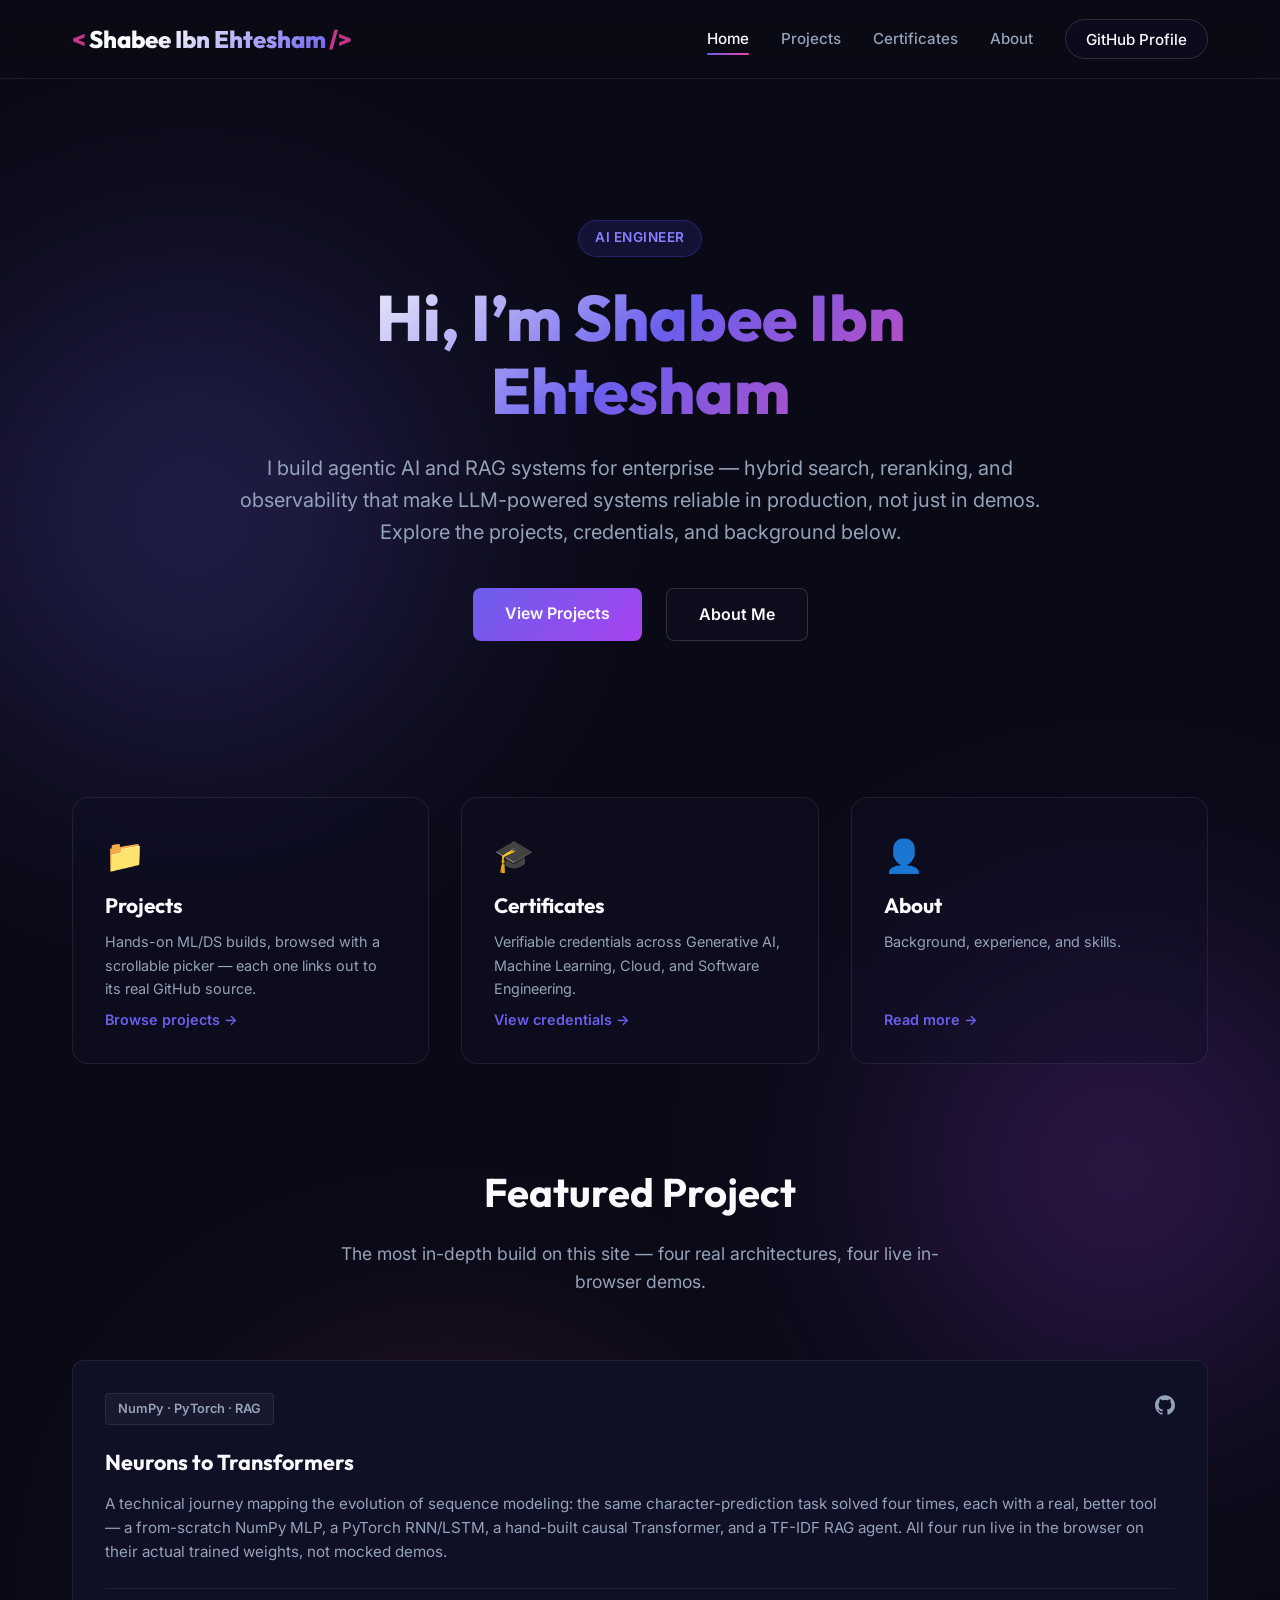
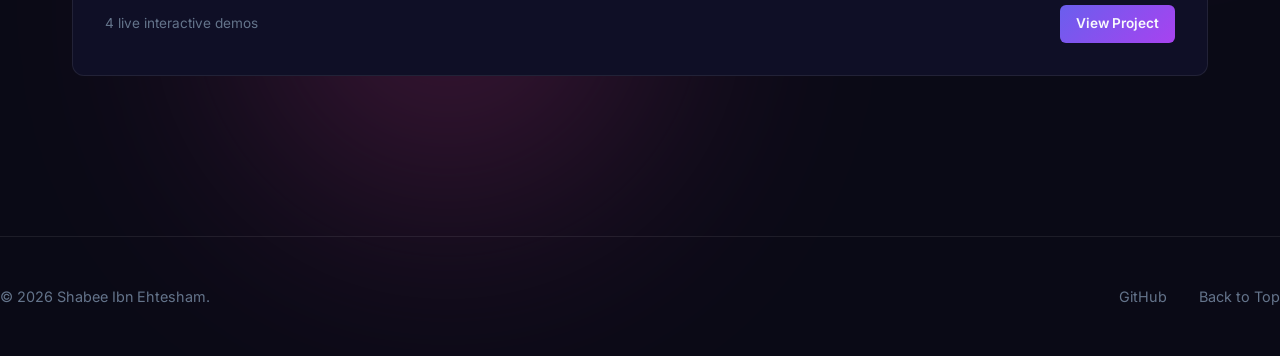
==== commit 961448a3: "feat: restructure portfolio into a multi-page site with live model demos Splits the single-page site" ====
--- a/portfolio-website/index.html
+++ b/portfolio-website/index.html
@@ -3,8 +3,8 @@
 <head>
     <meta charset="UTF-8">
     <meta name="viewport" content="width=device-width, initial-scale=1.0">
-    <title>Evolution to AI Agents from ML</title>
-    <meta name="description" content="Explore my interactive machine learning and AI portfolio. Demonstrating a detailed technical journey from basic NumPy Multi-Layer Perceptrons to PyTorch RNN/LSTMs and custom-built Transformers.">
+    <title>Shabee Ibn Ehtesham — AI &amp; Machine Learning Engineer</title>
+    <meta name="description" content="Portfolio of Shabee Ibn Ehtesham — AI and Machine Learning engineering projects, credentials, and background.">
     <!-- Google Fonts -->
     <link rel="preconnect" href="https://fonts.googleapis.com">
     <link rel="preconnect" href="https://fonts.gstatic.com" crossorigin>
@@ -12,7 +12,7 @@
     <!-- Main Stylesheet -->
     <link rel="stylesheet" href="style.css">
 </head>
-<body>
+<body data-page="home">
     <!-- Premium Glowing Background Elements -->
     <div class="glow-orb orb-1"></div>
     <div class="glow-orb orb-2"></div>
@@ -21,16 +21,16 @@
     <!-- Navigation Header -->
     <header class="main-header">
         <nav class="navbar" aria-label="Main Navigation">
-            <div class="nav-brand">
+            <a href="index.html" class="nav-brand">
                 <span class="brand-code">&lt;</span>
-                <span class="brand-name">Shabih.AI</span>
+                <span class="brand-name">Shabee Ibn Ehtesham</span>
                 <span class="brand-code">/&gt;</span>
-            </div>
+            </a>
             <ul class="nav-links">
-                <li><a href="#about">About</a></li>
-                <li><a href="#progression">The Progression</a></li>
-                <li><a href="#projects">Projects</a></li>
-                <li><a href="#interactive">Visualizer</a></li>
+                <li><a href="index.html" data-page="home">Home</a></li>
+                <li><a href="projects.html" data-page="projects">Projects</a></li>
+                <li><a href="certificates.html" data-page="certificates">Certificates</a></li>
+                <li><a href="about.html" data-page="about">About</a></li>
                 <li><a href="https://github.com/shabeeehtesham" target="_blank" class="nav-btn" id="github-profile-btn">GitHub Profile</a></li>
             </ul>
         </nav>
@@ -39,291 +39,77 @@
     <!-- Main Content Container -->
     <main>
         <!-- Hero Section -->
-        <section id="about" class="hero-section">
+        <section class="hero-section">
             <div class="hero-content">
-                <div class="badge">AI & Machine Learning Engineer</div>
-                <h1>From Neurons to Transformers</h1>
+                <div class="badge">AI Engineer</div>
+                <h1>Hi, I&rsquo;m Shabee Ibn Ehtesham</h1>
                 <p class="hero-subtitle">
-                    A technical journey mapping the evolution of sequence modeling and cognitive architectures. Showing mathematical foundations from scratch, recurrent sequence memory, self-attention mechanisms, and production-grade Agentic systems.
+                    I build agentic AI and RAG systems for enterprise &mdash; hybrid search, reranking, and observability that make LLM-powered systems reliable in production, not just in demos. Explore the projects, credentials, and background below.
                 </p>
                 <div class="hero-actions">
-                    <a href="#progression" class="btn btn-primary" id="explore-journey-btn">Explore the Journey</a>
-                    <a href="#projects" class="btn btn-secondary" id="view-projects-btn">View Code Projects</a>
+                    <a href="projects.html" class="btn btn-primary">View Projects</a>
+                    <a href="about.html" class="btn btn-secondary">About Me</a>
                 </div>
             </div>
         </section>
 
-        <!-- Progression Section -->
-        <section id="progression" class="progression-section">
-            <div class="section-header">
-                <h2>The Architectural Evolution</h2>
-                <p>Understanding how neural models evolved to process sequence context, memory, and relationships.</p>
-            </div>
-            
-            <div class="timeline-container">
-                <!-- MLP Card -->
-                <div class="timeline-card">
-                    <div class="card-icon">🧠</div>
-                    <div class="card-num">01</div>
-                    <h3>Multi-Layer Perceptron</h3>
-                    <p class="card-tag">Foundations & Backpropagation</p>
-                    <p class="card-desc">
-                        Feedforward network processing inputs through dense linear transformations and activation functions. Backpropagation calculates loss gradients using matrix calculus to adjust weights.
-                    </p>
-                    <ul class="card-highlights">
-                        <li>Vectorized Forward & Backward</li>
-                        <li>Sigmoid, ReLU, Softmax</li>
-                        <li>NumPy Only Implementation</li>
-                    </ul>
-                </div>
-
-                <!-- RNN/LSTM Card -->
-                <div class="timeline-card">
-                    <div class="card-icon">🔄</div>
-                    <div class="card-num">02</div>
-                    <h3>Recurrent Networks</h3>
-                    <p class="card-tag">Sequential Memory & Loops</p>
-                    <p class="card-desc">
-                        Introduces recurrent feedback loops ($h_t$) to process sequences of arbitrary length. LSTMs solve vanishing gradients by gating information flow via internal cell states ($c_t$).
-                    </p>
-                    <ul class="card-highlights">
-                        <li>Character-level language modeling</li>
-                        <li>Gated forget/input/output cells</li>
-                        <li>Temperature-scaled generation</li>
-                    </ul>
-                </div>
-
-                <!-- Transformer Card -->
-                <div class="timeline-card">
-                    <div class="card-icon">⚡</div>
-                    <div class="card-num">03</div>
-                    <h3>Self-Attention Models</h3>
-                    <p class="card-tag">Parallel Context Mapping</p>
-                    <p class="card-desc">
-                        Replaces recurrence with Multi-Head Self-Attention. Tokens query all other tokens simultaneously to map contextual relationships, solving long-range dependencies.
-                    </p>
-                    <ul class="card-highlights">
-                        <li>Causal masking for decoders</li>
-                        <li>Scaled Dot-Product Attention</li>
-                        <li>Stacked LayerNorm & FFN Blocks</li>
-                    </ul>
-                </div>
+        <!-- Quick Navigation -->
+        <section class="quicklinks-section">
+            <div class="quicklink-grid">
+                <a class="quicklink-card" href="projects.html">
+                    <span class="quicklink-icon">&#128193;</span>
+                    <h3>Projects</h3>
+                    <p>Hands-on ML/DS builds, browsed with a scrollable picker &mdash; each one links out to its real GitHub source.</p>
+                    <span class="quicklink-arrow">Browse projects &rarr;</span>
+                </a>
+                <a class="quicklink-card" href="certificates.html">
+                    <span class="quicklink-icon">&#127891;</span>
+                    <h3>Certificates</h3>
+                    <p>Verifiable credentials across Generative AI, Machine Learning, Cloud, and Software Engineering.</p>
+                    <span class="quicklink-arrow">View credentials &rarr;</span>
+                </a>
+                <a class="quicklink-card" href="about.html">
+                    <span class="quicklink-icon">&#128100;</span>
+                    <h3>About</h3>
+                    <p>Background, experience, and skills.</p>
+                    <span class="quicklink-arrow">Read more &rarr;</span>
+                </a>
             </div>
         </section>
 
-        <!-- Project Showcase Section -->
-        <section id="projects" class="projects-section">
+        <!-- Featured Project -->
+        <section class="featured-section">
             <div class="section-header">
-                <h2>Repository Projects</h2>
-                <p>Clean, production-ready source code templates available in my GitHub repository.</p>
+                <h2>Featured Project</h2>
+                <p>The most in-depth build on this site &mdash; four real architectures, four live in-browser demos.</p>
             </div>
-
-            <div class="projects-grid">
-                <!-- Project 1 -->
-                <article class="project-card">
-                    <div class="project-header">
-                        <span class="project-tag">NumPy</span>
-                        <a href="https://github.com/shabeeehtesham" target="_blank" class="github-link" aria-label="Project 1 GitHub Link">
-                            <svg class="git-svg" viewBox="0 0 24 24" width="20" height="20"><path fill="currentColor" d="M12 .297c-6.63 0-12 5.373-12 12 0 5.303 3.438 9.8 8.205 11.385.6.113.82-.258.82-.577 0-.285-.01-1.04-.015-2.04-3.338.724-4.042-1.61-4.042-1.61C4.422 18.07 3.633 17.7 3.633 17.7c-1.087-.744.084-.729.084-.729 1.205.084 1.838 1.236 1.838 1.236 1.07 1.835 2.809 1.305 3.495.998.108-.776.417-1.305.76-1.605-2.665-.3-5.466-1.332-5.466-5.93 0-1.31.465-2.38 1.235-3.22-.135-.303-.54-1.523.105-3.176 0 0 1.005-.322 3.3 1.23.96-.267 1.98-.399 3-.405 1.02.006 2.04.138 3 .405 2.28-1.552 3.285-1.23 3.285-1.23.645 1.653.24 2.873.12 3.176.765.84 1.23 1.91 1.23 3.22 0 4.61-2.805 5.625-5.475 5.92.42.36.81 1.096.81 2.22 0 1.606-.015 2.896-.015 3.286 0 .315.21.69.825.57C20.565 22.092 24 17.592 24 12.297c0-6.627-5.373-12-12-12"/></svg>
-                        </a>
-                    </div>
-                    <h3>MLP from Scratch</h3>
-                    <p>Object-oriented Multi-Layer Perceptron built using only NumPy. Handles forward/backward sweeps, ReLU/Sigmoid Activations, Categorical Cross-Entropy, and mini-batch SGD with momentum on MNIST digits.</p>
-                    <div class="project-footer">
-                        <span>📁 1_neural_network_scratch</span>
-                    </div>
-                </article>
-
-                <!-- Project 2 -->
-                <article class="project-card">
-                    <div class="project-header">
-                        <span class="project-tag">PyTorch</span>
-                        <a href="https://github.com/shabeeehtesham" target="_blank" class="github-link" aria-label="Project 2 GitHub Link">
-                            <svg class="git-svg" viewBox="0 0 24 24" width="20" height="20"><path fill="currentColor" d="M12 .297c-6.63 0-12 5.373-12 12 0 5.303 3.438 9.8 8.205 11.385.6.113.82-.258.82-.577 0-.285-.01-1.04-.015-2.04-3.338.724-4.042-1.61-4.042-1.61C4.422 18.07 3.633 17.7 3.633 17.7c-1.087-.744.084-.729.084-.729 1.205.084 1.838 1.236 1.838 1.236 1.07 1.835 2.809 1.305 3.495.998.108-.776.417-1.305.76-1.605-2.665-.3-5.466-1.332-5.466-5.93 0-1.31.465-2.38 1.235-3.22-.135-.303-.54-1.523.105-3.176 0 0 1.005-.322 3.3 1.23.96-.267 1.98-.399 3-.405 1.02.006 2.04.138 3 .405 2.28-1.552 3.285-1.23 3.285-1.23.645 1.653.24 2.873.12 3.176.765.84 1.23 1.91 1.23 3.22 0 4.61-2.805 5.625-5.475 5.92.42.36.81 1.096.81 2.22 0 1.606-.015 2.896-.015 3.286 0 .315.21.69.825.57C20.565 22.092 24 17.592 24 12.297c0-6.627-5.373-12-12-12"/></svg>
-                        </a>
-                    </div>
-                    <h3>Char RNN & LSTM</h3>
-                    <p>Character-level sequential language model built in PyTorch. Includes custom gate controls comparing standard RNN cells against LSTMs to illustrate memory persistence and gradient flow.</p>
-                    <div class="project-footer">
-                        <span>📁 2_rnn_lstm_generator</span>
-                    </div>
-                </article>
-
-                <!-- Project 3 -->
-                <article class="project-card">
-                    <div class="project-header">
-                        <span class="project-tag">PyTorch</span>
-                        <a href="https://github.com/shabeeehtesham" target="_blank" class="github-link" aria-label="Project 3 GitHub Link">
-                            <svg class="git-svg" viewBox="0 0 24 24" width="20" height="20"><path fill="currentColor" d="M12 .297c-6.63 0-12 5.373-12 12 0 5.303 3.438 9.8 8.205 11.385.6.113.82-.258.82-.577 0-.285-.01-1.04-.015-2.04-3.338.724-4.042-1.61-4.042-1.61C4.422 18.07 3.633 17.7 3.633 17.7c-1.087-.744.084-.729.084-.729 1.205.084 1.838 1.236 1.838 1.236 1.07 1.835 2.809 1.305 3.495.998.108-.776.417-1.305.76-1.605-2.665-.3-5.466-1.332-5.466-5.93 0-1.31.465-2.38 1.235-3.22-.135-.303-.54-1.523.105-3.176 0 0 1.005-.322 3.3 1.23.96-.267 1.98-.399 3-.405 1.02.006 2.04.138 3 .405 2.28-1.552 3.285-1.23 3.285-1.23.645 1.653.24 2.873.12 3.176.765.84 1.23 1.91 1.23 3.22 0 4.61-2.805 5.625-5.475 5.92.42.36.81 1.096.81 2.22 0 1.606-.015 2.896-.015 3.286 0 .315.21.69.825.57C20.565 22.092 24 17.592 24 12.297c0-6.627-5.373-12-12-12"/></svg>
-                        </a>
-                    </div>
-                    <h3>Mini GPT Transformer</h3>
-                    <p>Autoregressive decoder-only Transformer model. Features Multi-Head Causal Self-Attention, positional encodings, GELU FFNs, residual pipelines, and top-k temperature text generation.</p>
-                    <div class="project-footer">
-                        <span>📁 3_transformer_scratch</span>
-                    </div>
-                </article>
-
-                <!-- Project 4 -->
-                <article class="project-card">
-                    <div class="project-header">
-                        <span class="project-tag">NumPy + APIs</span>
-                        <a href="https://github.com/shabeeehtesham" target="_blank" class="github-link" aria-label="Project 4 GitHub Link">
-                            <svg class="git-svg" viewBox="0 0 24 24" width="20" height="20"><path fill="currentColor" d="M12 .297c-6.63 0-12 5.373-12 12 0 5.303 3.438 9.8 8.205 11.385.6.113.82-.258.82-.577 0-.285-.01-1.04-.015-2.04-3.338.724-4.042-1.61-4.042-1.61C4.422 18.07 3.633 17.7 3.633 17.7c-1.087-.744.084-.729.084-.729 1.205.084 1.838 1.236 1.838 1.236 1.07 1.835 2.809 1.305 3.495.998.108-.776.417-1.305.76-1.605-2.665-.3-5.466-1.332-5.466-5.93 0-1.31.465-2.38 1.235-3.22-.135-.303-.54-1.523.105-3.176 0 0 1.005-.322 3.3 1.23.96-.267 1.98-.399 3-.405 1.02.006 2.04.138 3 .405 2.28-1.552 3.285-1.23 3.285-1.23.645 1.653.24 2.873.12 3.176.765.84 1.23 1.91 1.23 3.22 0 4.61-2.805 5.625-5.475 5.92.42.36.81 1.096.81 2.22 0 1.606-.015 2.896-.015 3.286 0 .315.21.69.825.57C20.565 22.092 24 17.592 24 12.297c0-6.627-5.373-12-12-12"/></svg>
-                        </a>
-                    </div>
-                    <h3>RAG AI Agent</h3>
-                    <p>Retrieval-Augmented Generation system. Pairs a NumPy-built TF-IDF vector database with a dynamic prompt routing pipeline and LLM API integrations for context-grounded responses.</p>
-                    <div class="project-footer">
-                        <span>📁 4_rag_agent</span>
-                    </div>
-                </article>
-            </div>
-        </section>
-
-        <!-- Interactive Playground Section -->
-        <section id="interactive" class="playground-section">
-            <div class="section-header">
-                <h2>Interactive Visualizers</h2>
-                <p>Observe the internal mechanics of sequence architectures running in real-time inside your browser.</p>
-            </div>
-
-            <!-- Playground Controls / Tabs -->
-            <div class="playground-tabs">
-                <button class="tab-btn active" data-tab="mlp-tab" id="btn-mlp-tab">1. Neural Net Forward</button>
-                <button class="tab-btn" data-tab="rnn-tab" id="btn-rnn-tab">2. RNN Memory Loop</button>
-                <button class="tab-btn" data-tab="attention-tab" id="btn-attention-tab">3. Multi-Head Attention</button>
-                <button class="tab-btn" data-tab="generator-tab" id="btn-generator-tab">4. Sampling Simulator</button>
-            </div>
-
-            <div class="tab-content-container">
-                <!-- MLP Tab -->
-                <div class="tab-content active" id="mlp-tab">
-                    <div class="viz-layout">
-                        <div class="viz-canvas-area">
-                            <svg id="mlp-svg" width="500" height="300" viewBox="0 0 500 300"></svg>
-                        </div>
-                        <div class="viz-controls">
-                            <h3>Layer Propagations</h3>
-                            <p>Watch numeric input signals move through weights and biases, sum up in hidden nodes, pass through a ReLU activation, and project onto output classification scores.</p>
-                            <div class="control-row">
-                                <button class="btn btn-primary btn-sm" id="mlp-forward-btn">Trigger Forward Pass</button>
-                                <button class="btn btn-secondary btn-sm" id="mlp-reset-btn">Reset Network</button>
-                            </div>
-                            <div class="val-display">
-                                <span class="val-label">Output Score [Class A]:</span>
-                                <span class="val-value" id="mlp-out-0">0.00</span>
-                            </div>
-                            <div class="val-display">
-                                <span class="val-label">Output Score [Class B]:</span>
-                                <span class="val-value" id="mlp-out-1">0.00</span>
-                            </div>
-                        </div>
-                    </div>
+            <article class="project-card featured-project-card">
+                <div class="project-header">
+                    <span class="project-tag">NumPy &middot; PyTorch &middot; RAG</span>
+                    <a href="https://github.com/shabeeehtesham/evolution-to-ai-agents-from-ml" target="_blank" class="github-link" aria-label="GitHub repository">
+                        <svg class="git-svg" viewBox="0 0 24 24" width="20" height="20"><path fill="currentColor" d="M12 .297c-6.63 0-12 5.373-12 12 0 5.303 3.438 9.8 8.205 11.385.6.113.82-.258.82-.577 0-.285-.01-1.04-.015-2.04-3.338.724-4.042-1.61-4.042-1.61C4.422 18.07 3.633 17.7 3.633 17.7c-1.087-.744.084-.729.084-.729 1.205.084 1.838 1.236 1.838 1.236 1.07 1.835 2.809 1.305 3.495.998.108-.776.417-1.305.76-1.605-2.665-.3-5.466-1.332-5.466-5.93 0-1.31.465-2.38 1.235-3.22-.135-.303-.54-1.523.105-3.176 0 0 1.005-.322 3.3 1.23.96-.267 1.98-.399 3-.405 1.02.006 2.04.138 3 .405 2.28-1.552 3.285-1.23 3.285-1.23.645 1.653.24 2.873.12 3.176.765.84 1.23 1.91 1.23 3.22 0 4.61-2.805 5.625-5.475 5.92.42.36.81 1.096.81 2.22 0 1.606-.015 2.896-.015 3.286 0 .315.21.69.825.57C20.565 22.092 24 17.592 24 12.297c0-6.627-5.373-12-12-12"/></svg>
+                    </a>
                 </div>
-
-                <!-- RNN Tab -->
-                <div class="tab-content" id="rnn-tab">
-                    <div class="viz-layout">
-                        <div class="viz-canvas-area">
-                            <div class="seq-strip" id="rnn-seq-strip">
-                                <!-- Dynamically filled steps -->
-                            </div>
-                        </div>
-                        <div class="viz-controls">
-                            <h3>Sequential State Unrolling</h3>
-                            <p>Type a short word to visualize how recurrent models process inputs step-by-step. Each character updates the internal hidden memory vector ($h_{t-1} \rightarrow h_t$) to predict the subsequent step.</p>
-                            <div class="control-input-group">
-                                <input type="text" id="rnn-input-word" value="deep" maxlength="8">
-                                <button class="btn btn-primary btn-sm" id="rnn-step-btn">Process Word</button>
-                            </div>
-                            <div class="state-vector-display">
-                                <h4>Hidden Memory State ($h_t$):</h4>
-                                <div class="vector-cells" id="rnn-hidden-cells">
-                                    <span class="vector-cell">0.0</span>
-                                    <span class="vector-cell">0.0</span>
-                                    <span class="vector-cell">0.0</span>
-                                    <span class="vector-cell">0.0</span>
-                                </div>
-                            </div>
-                        </div>
-                    </div>
+                <h3>Neurons to Transformers</h3>
+                <p>A technical journey mapping the evolution of sequence modeling: the same character-prediction task solved four times, each with a real, better tool &mdash; a from-scratch NumPy MLP, a PyTorch RNN/LSTM, a hand-built causal Transformer, and a TF-IDF RAG agent. All four run live in the browser on their actual trained weights, not mocked demos.</p>
+                <div class="project-footer">
+                    <span>4 live interactive demos</span>
+                    <a href="neurons-to-transformers.html" class="btn btn-primary btn-sm">View Project</a>
                 </div>
-
-                <!-- Attention Tab -->
-                <div class="tab-content" id="attention-tab">
-                    <div class="viz-layout">
-                        <div class="viz-canvas-area">
-                            <div class="matrix-container" id="attention-matrix">
-                                <!-- Dynamically generated grid -->
-                            </div>
-                        </div>
-                        <div class="viz-controls">
-                            <h3>Self-Attention Mapping</h3>
-                            <p>Hover over a word in the sentence below to see the Multi-Head Self-Attention scores. The darker blocks represent higher attention weights, illustrating how the model links tokens dynamically.</p>
-                            <div class="sentence-tokens" id="attention-tokens">
-                                <!-- Tokens list -->
-                            </div>
-                            <div class="attention-metrics">
-                                <strong>Active Head:</strong>
-                                <select id="attn-head-select">
-                                    <option value="0">Head 1 (Syntactic Focus)</option>
-                                    <option value="1">Head 2 (Contextual Links)</option>
-                                    <option value="2">Head 3 (Long-range Anchors)</option>
-                                </select>
-                            </div>
-                        </div>
-                    </div>
-                </div>
-
-                <!-- Generator Tab -->
-                <div class="tab-content" id="generator-tab">
-                    <div class="viz-layout">
-                        <div class="viz-canvas-area">
-                            <div class="terminal-box">
-                                <div class="terminal-header">
-                                    <span class="dot red"></span>
-                                    <span class="dot yellow"></span>
-                                    <span class="dot green"></span>
-                                    <span class="terminal-title">autoregressive_generator.js</span>
-                                </div>
-                                <div class="terminal-body" id="generator-terminal">
-                                    <span class="terminal-prompt">guest@shabih-ai:~$</span> <span class="terminal-cursor">|</span>
-                                </div>
-                            </div>
-                        </div>
-                        <div class="viz-controls">
-                            <h3>Generative Model Simulator</h3>
-                            <p>Tune the hyperparameters to observe how softmax temperature scaling influences predictive randomness and text generation output.</p>
-                            
-                            <div class="slider-group">
-                                <label for="temp-slider">Temperature: <span id="temp-val">0.7</span></label>
-                                <input type="range" id="temp-slider" min="0.1" max="2.0" step="0.1" value="0.7">
-                            </div>
-
-                            <div class="slider-group">
-                                <label for="tokens-slider">Max Tokens: <span id="tokens-val">100</span></label>
-                                <input type="range" id="tokens-slider" min="10" max="300" step="10" value="100">
-                            </div>
-
-                            <button class="btn btn-primary" id="trigger-gen-btn">Generate Code Snippet</button>
-                        </div>
-                    </div>
-                </div>
-            </div>
+            </article>
         </section>
     </main>
 
     <!-- Footer Section -->
     <footer class="main-footer">
-        <p>&copy; 2026 Shabih Ehtesham. Developed to demonstrate advanced sequence architectures and machine learning systems.</p>
+        <p>&copy; 2026 Shabee Ibn Ehtesham.</p>
         <div class="footer-links">
             <a href="https://github.com/shabeeehtesham" target="_blank">GitHub</a>
-            <a href="#about">Back to Top</a>
+            <a href="index.html">Back to Top</a>
         </div>
     </footer>
 
-    <!-- Main Logic Script -->
-    <script src="app.js"></script>
+    <!-- Shared Logic -->
+    <script src="common.js"></script>
 </body>
 </html>
--- a/portfolio-website/style.css
+++ b/portfolio-website/style.css
@@ -117,6 +117,7 @@
     display: flex;
     align-items: center;
     gap: 0.2rem;
+    text-decoration: none;
 }
 
 .brand-code {
@@ -147,6 +148,22 @@
 
 .nav-links a:hover {
     color: var(--text-primary);
+}
+
+.nav-links a.active {
+    color: var(--text-primary);
+    position: relative;
+}
+
+.nav-links a.active::after {
+    content: '';
+    position: absolute;
+    left: 0;
+    right: 0;
+    bottom: -0.4rem;
+    height: 2px;
+    background: linear-gradient(90deg, var(--accent-indigo), var(--accent-pink));
+    border-radius: 2px;
 }
 
 .nav-btn {
@@ -693,6 +710,453 @@
     border-color: var(--accent-purple);
 }
 
+/* Live MLP free-typing input + confidence-colored preview */
+#mlp-live-input {
+    width: 100%;
+    background: var(--bg-secondary);
+    border: 1px solid var(--border-glass);
+    border-radius: 6px;
+    padding: 0.75rem 1rem;
+    color: var(--text-primary);
+    font-family: 'Courier New', monospace;
+    font-size: 1rem;
+    resize: vertical;
+    outline: none;
+}
+
+#mlp-live-input:focus {
+    border-color: var(--accent-purple);
+}
+
+.mlp-live-preview {
+    min-height: 2.5rem;
+    padding: 0.75rem 1rem;
+    background: rgba(255, 255, 255, 0.02);
+    border: 1px solid var(--border-glass);
+    border-radius: 6px;
+    font-family: 'Courier New', monospace;
+    font-size: 1rem;
+    white-space: pre-wrap;
+    word-break: break-word;
+}
+
+.mlp-live-char {
+    transition: opacity 0.2s ease;
+}
+
+.mlp-live-char.dim {
+    opacity: 0.3;
+}
+
+.mlp-next-heading {
+    font-size: 0.95rem;
+    color: var(--text-secondary);
+    margin: 0;
+}
+
+/* RNN tab: full-width "race" layout instead of the canvas+controls split */
+.rnn-race-layout {
+    display: flex;
+    flex-direction: column;
+    gap: 1.25rem;
+}
+
+.rnn-race-layout h3 {
+    font-family: var(--font-heading);
+    font-size: 1.75rem;
+}
+
+.rnn-race-layout > p {
+    color: var(--text-secondary);
+    font-size: 0.95rem;
+}
+
+/* Static, real, measured loss/perplexity comparison - computed once from
+   actual training, never recomputed live, so it can't misbehave */
+.rnn-stat-card {
+    display: grid;
+    grid-template-columns: 1fr 1fr;
+    gap: 1rem;
+    padding: 1.25rem;
+    background: rgba(255, 255, 255, 0.02);
+    border: 1px solid var(--border-glass);
+    border-radius: 10px;
+}
+
+.rnn-stat-col {
+    display: flex;
+    flex-direction: column;
+    align-items: center;
+    gap: 0.3rem;
+    text-align: center;
+}
+
+.rnn-stat-col h4 {
+    font-family: var(--font-heading);
+    color: var(--text-primary);
+    font-size: 1.1rem;
+    margin: 0;
+}
+
+.rnn-stat-col .rnn-stat-value {
+    font-size: 1.5rem;
+    font-weight: 700;
+    color: var(--accent-pink);
+}
+
+.rnn-stat-col .rnn-stat-sub {
+    font-size: 0.8rem;
+    color: var(--text-muted);
+}
+
+.rnn-stat-note {
+    grid-column: 1 / -1;
+    font-size: 0.8rem;
+    color: var(--text-muted);
+    text-align: center;
+    margin-top: 0.5rem;
+    border-top: 1px solid var(--border-glass);
+    padding-top: 0.6rem;
+}
+
+/* Attention tab layout - mirrors .rnn-race-layout's conventions */
+.attn-layout {
+    display: flex;
+    flex-direction: column;
+    gap: 1.25rem;
+}
+
+.attn-layout h3 {
+    font-family: var(--font-heading);
+    font-size: 1.75rem;
+}
+
+.attn-layout > p {
+    color: var(--text-secondary);
+    font-size: 0.95rem;
+}
+
+.progression-card {
+    grid-template-columns: repeat(4, 1fr);
+}
+
+.attention-metrics {
+    display: flex;
+    gap: 1.5rem;
+    flex-wrap: wrap;
+    align-items: center;
+}
+
+.matrix-scroll {
+    overflow-x: auto;
+    padding-bottom: 0.5rem;
+}
+
+#attn-generated-output {
+    min-height: 60px;
+}
+
+@media (max-width: 720px) {
+    .progression-card {
+        grid-template-columns: 1fr 1fr;
+    }
+}
+
+/* RAG tab */
+.rag-examples {
+    display: flex;
+    flex-wrap: wrap;
+    gap: 0.5rem;
+}
+
+.rag-step {
+    display: flex;
+    flex-direction: column;
+    gap: 0.5rem;
+}
+
+.rag-step .mlp-pred-row {
+    align-items: flex-start;
+    gap: 1rem;
+}
+
+.rag-step .mlp-pred-char {
+    white-space: normal;
+    line-height: 1.4;
+    font-family: inherit;
+    font-weight: 400;
+    flex: 1;
+}
+
+.rag-step .mlp-pred-pct {
+    flex-shrink: 0;
+    white-space: nowrap;
+}
+
+.rag-answer-box {
+    padding: 1rem 1.25rem;
+    background: rgba(255, 255, 255, 0.02);
+    border: 1px solid var(--border-glass);
+    border-radius: 10px;
+    white-space: pre-line;
+    line-height: 1.6;
+    min-height: 60px;
+}
+
+.rag-prompt-box {
+    padding: 1rem 1.25rem;
+    background: rgba(255, 255, 255, 0.02);
+    border: 1px solid var(--border-glass);
+    border-radius: 10px;
+    white-space: pre-wrap;
+    font-family: 'Courier New', Courier, monospace;
+    font-size: 0.8rem;
+    line-height: 1.5;
+    color: var(--text-secondary);
+    max-height: 220px;
+    overflow-y: auto;
+    min-height: 60px;
+}
+
+/* Architecture pipeline: Query -> Retrieve -> Augment -> Generate -> Response */
+.rag-pipeline {
+    display: flex;
+    align-items: stretch;
+    gap: 0.5rem;
+    flex-wrap: wrap;
+}
+
+.rag-pipe-node {
+    flex: 1 1 140px;
+    display: flex;
+    flex-direction: column;
+    align-items: center;
+    justify-content: center;
+    gap: 0.25rem;
+    text-align: center;
+    padding: 0.75rem 0.5rem;
+    background: rgba(255, 255, 255, 0.02);
+    border: 1px solid var(--border-glass);
+    border-radius: 10px;
+    transition: var(--transition-smooth);
+}
+
+.rag-pipe-node.active {
+    border-color: var(--accent-indigo);
+    background: rgba(124, 58, 237, 0.12);
+    box-shadow: 0 0 14px rgba(124, 58, 237, 0.35);
+}
+
+.rag-pipe-label {
+    font-family: var(--font-heading);
+    font-size: 0.85rem;
+    color: var(--text-primary);
+}
+
+.rag-pipe-sub {
+    font-size: 0.7rem;
+    color: var(--text-muted);
+}
+
+.rag-pipe-arrow {
+    display: flex;
+    align-items: center;
+    justify-content: center;
+    color: var(--text-muted);
+    font-size: 1.1rem;
+    flex: 0 0 auto;
+}
+
+@media (max-width: 720px) {
+    .rag-pipeline {
+        flex-direction: column;
+    }
+    .rag-pipe-arrow {
+        transform: rotate(90deg);
+    }
+}
+
+.rnn-race-grid {
+    display: grid;
+    grid-template-columns: 1fr 1fr;
+    gap: 1.25rem;
+}
+
+.rnn-cell-heading {
+    font-family: var(--font-heading);
+    font-size: 1.1rem;
+    color: var(--text-primary);
+    margin: 0.5rem 0 0;
+}
+
+.rnn-cell-intro {
+    color: var(--text-secondary);
+    font-size: 0.9rem;
+    margin: 0;
+}
+
+.rnn-cell-diagrams {
+    display: grid;
+    grid-template-columns: 1fr 1fr;
+    gap: 1.25rem;
+}
+
+.rnn-cell-diagram-col {
+    display: flex;
+    flex-direction: column;
+    gap: 0.5rem;
+    align-items: center;
+}
+
+.rnn-cell-svg {
+    width: 100%;
+    max-width: 340px;
+    height: auto;
+}
+
+.cell-node-label {
+    fill: #94a3b8;
+    font-size: 10px;
+    font-family: sans-serif;
+    pointer-events: none;
+}
+
+.cell-caption {
+    fill: var(--text-muted);
+    font-size: 9px;
+    font-family: sans-serif;
+}
+
+.highway-edge {
+    stroke: var(--accent-indigo);
+    stroke-width: 4px;
+    opacity: 0.5;
+    transition: stroke 0.15s ease, opacity 0.15s ease;
+}
+
+.highway-junction {
+    fill: var(--bg-secondary);
+    stroke: var(--border-glass-active);
+    stroke-width: 1.5px;
+}
+
+.gate-node {
+    transition: fill 0.15s ease, filter 0.15s ease;
+}
+
+.rnn-race-col {
+    display: flex;
+    flex-direction: column;
+    gap: 0.5rem;
+}
+
+.rnn-race-heading {
+    font-size: 0.95rem;
+    color: var(--text-secondary);
+    margin: 0;
+}
+
+.rnn-race-output {
+    min-height: 180px;
+    font-size: 0.95rem;
+}
+
+.rnn-meter-row {
+    display: flex;
+    align-items: baseline;
+    justify-content: space-between;
+    gap: 0.5rem;
+}
+
+.rnn-meter-value {
+    font-family: var(--font-heading);
+    font-size: 1.3rem;
+    font-weight: 700;
+    color: var(--text-primary);
+    font-variant-numeric: tabular-nums;
+    transition: color 0.2s ease;
+}
+
+.rnn-leader-banner {
+    text-align: center;
+    font-size: 0.95rem;
+    font-weight: 600;
+    color: var(--text-secondary);
+    padding: 0.6rem;
+    border: 1px solid var(--border-glass);
+    border-radius: 8px;
+    background: rgba(255, 255, 255, 0.02);
+    transition: color 0.2s ease, border-color 0.2s ease;
+}
+
+.rnn-leader-banner.leader-lstm {
+    color: #818cf8;
+    border-color: #818cf8;
+}
+
+.rnn-leader-banner.leader-rnn {
+    color: #f472b6;
+    border-color: #f472b6;
+}
+
+@media (max-width: 720px) {
+    .rnn-stat-card,
+    .rnn-race-grid,
+    .rnn-cell-diagrams {
+        grid-template-columns: 1fr;
+    }
+}
+
+/* Live MLP prediction bars */
+.mlp-predictions {
+    display: flex;
+    flex-direction: column;
+    gap: 0.4rem;
+}
+
+.mlp-pred-row {
+    position: relative;
+    display: flex;
+    justify-content: space-between;
+    align-items: center;
+    padding: 0.5rem 0.9rem;
+    background: rgba(255, 255, 255, 0.02);
+    border-radius: 6px;
+    border: 1px solid var(--border-glass);
+    overflow: hidden;
+}
+
+.mlp-pred-row .mlp-pred-bar {
+    position: absolute;
+    left: 0;
+    top: 0;
+    bottom: 0;
+    background: rgba(124, 58, 237, 0.25);
+    z-index: 0;
+    transition: width 0.4s ease;
+}
+
+.mlp-pred-row .mlp-pred-char,
+.mlp-pred-row .mlp-pred-pct {
+    position: relative;
+    z-index: 1;
+}
+
+.mlp-pred-row .mlp-pred-char {
+    font-family: var(--font-heading);
+    font-weight: 600;
+}
+
+.mlp-pred-row .mlp-pred-pct {
+    color: var(--accent-pink);
+    font-weight: 700;
+}
+
+.viz-model-stats {
+    font-size: 0.85rem;
+    color: var(--text-muted);
+}
+
 .state-vector-display {
     border-top: 1px solid var(--border-glass);
     padding-top: 1.25rem;
@@ -778,9 +1242,11 @@
 .token-word {
     padding: 0.3rem 0.75rem;
     background: var(--bg-secondary);
+    color: var(--text-primary);
     border: 1px solid var(--border-glass);
     border-radius: 4px;
     cursor: pointer;
+    font-family: inherit;
     font-size: 0.9rem;
     transition: var(--transition-smooth);
 }
@@ -798,106 +1264,6 @@
     padding: 0.5rem 1rem;
     margin-left: 0.5rem;
     outline: none;
-}
-
-/* Generator Terminal Box styling */
-.terminal-box {
-    width: 100%;
-    background: #010105;
-    border: 1px solid var(--border-glass);
-    border-radius: 8px;
-    box-shadow: 0 10px 30px rgba(0, 0, 0, 0.5);
-    display: flex;
-    flex-direction: column;
-    height: 300px;
-}
-
-.terminal-header {
-    background: #08080f;
-    padding: 0.5rem 1rem;
-    display: flex;
-    align-items: center;
-    border-bottom: 1px solid var(--border-glass);
-    border-radius: 8px 8px 0 0;
-}
-
-.terminal-header .dot {
-    width: 12px;
-    height: 12px;
-    border-radius: 50%;
-    margin-right: 6px;
-}
-
-.dot.red { background: #ff5f56; }
-.dot.yellow { background: #ffbd2e; }
-.dot.green { background: #27c93f; }
-
-.terminal-title {
-    color: var(--text-muted);
-    font-family: monospace;
-    font-size: 0.75rem;
-    margin-left: auto;
-}
-
-.terminal-body {
-    padding: 1rem;
-    font-family: 'Courier New', Courier, monospace;
-    font-size: 0.85rem;
-    color: #a7f3d0;
-    overflow-y: auto;
-    flex-grow: 1;
-    text-align: left;
-}
-
-.terminal-prompt {
-    color: #38bdf8;
-}
-
-.terminal-cursor {
-    animation: blink 1s step-end infinite;
-    color: var(--text-primary);
-}
-
-@keyframes blink {
-    from, to { opacity: 1; }
-    50% { opacity: 0; }
-}
-
-.slider-group {
-    display: flex;
-    flex-direction: column;
-    gap: 0.5rem;
-}
-
-.slider-group label {
-    font-size: 0.9rem;
-    color: var(--text-secondary);
-    display: flex;
-    justify-content: space-between;
-}
-
-.slider-group label span {
-    font-weight: 700;
-    color: var(--accent-indigo);
-}
-
-.slider-group input[type="range"] {
-    -webkit-appearance: none;
-    width: 100%;
-    height: 6px;
-    background: var(--border-glass);
-    border-radius: 3px;
-    outline: none;
-}
-
-.slider-group input[type="range"]::-webkit-slider-thumb {
-    -webkit-appearance: none;
-    width: 16px;
-    height: 16px;
-    border-radius: 50%;
-    background: var(--accent-indigo);
-    cursor: pointer;
-    box-shadow: 0 0 10px var(--accent-indigo);
 }
 
 /* =====================================================================
@@ -985,3 +1351,546 @@
         height: 32px;
     }
 }
+
+/* =====================================================================
+   11. Certifications Showcase Styles
+   ===================================================================== */
+.certificates-section {
+    padding: 8rem 0 4rem;
+    position: relative;
+}
+
+.certificates-filter-panel {
+    display: flex;
+    flex-direction: column;
+    align-items: center;
+    gap: 1.5rem;
+    margin-bottom: 3.5rem;
+}
+
+.search-box-wrapper {
+    position: relative;
+    width: 100%;
+    max-width: 600px;
+}
+
+#cert-search-input {
+    width: 100%;
+    background: var(--bg-secondary);
+    border: 1px solid var(--border-glass);
+    border-radius: 99px;
+    padding: 0.8rem 1.5rem 0.8rem 3rem;
+    color: var(--text-primary);
+    font-size: 1rem;
+    outline: none;
+    transition: var(--transition-smooth);
+    backdrop-filter: blur(8px);
+}
+
+#cert-search-input:focus {
+    border-color: var(--accent-indigo);
+    box-shadow: 0 0 20px rgba(79, 70, 229, 0.25);
+    background: rgba(15, 15, 38, 0.8);
+}
+
+.search-box-wrapper .search-icon {
+    position: absolute;
+    left: 1.25rem;
+    top: 50%;
+    transform: translateY(-50%);
+    color: var(--text-secondary);
+    font-size: 1.1rem;
+    pointer-events: none;
+}
+
+.category-filters {
+    display: flex;
+    flex-wrap: wrap;
+    justify-content: center;
+    gap: 0.75rem;
+    width: 100%;
+}
+
+.filter-btn {
+    background: var(--bg-glass);
+    border: 1px solid var(--border-glass-active);
+    color: var(--text-secondary);
+    font-family: var(--font-heading);
+    font-weight: 500;
+    font-size: 0.9rem;
+    padding: 0.5rem 1.25rem;
+    cursor: pointer;
+    border-radius: 99px;
+    transition: var(--transition-smooth);
+    backdrop-filter: blur(8px);
+}
+
+.filter-btn:hover {
+    color: var(--text-primary);
+    border-color: var(--text-primary);
+    transform: translateY(-1px);
+}
+
+.filter-btn.active {
+    color: var(--text-primary);
+    background: var(--accent-indigo);
+    border-color: var(--accent-indigo);
+    box-shadow: 0 4px 15px rgba(79, 70, 229, 0.3);
+}
+
+.certificates-grid {
+    display: grid;
+    grid-template-columns: repeat(auto-fill, minmax(320px, 1fr));
+    gap: 2rem;
+}
+
+.cert-card {
+    background: var(--bg-glass);
+    border: 1px solid var(--border-glass);
+    border-radius: 16px;
+    padding: 2rem;
+    position: relative;
+    backdrop-filter: blur(12px);
+    transition: var(--transition-smooth);
+    display: flex;
+    flex-direction: column;
+    overflow: hidden;
+}
+
+.cert-card::before {
+    content: '';
+    position: absolute;
+    top: 0;
+    left: 0;
+    width: 100%;
+    height: 4px;
+    border-radius: 16px 16px 0 0;
+    transition: var(--transition-smooth);
+}
+
+/* Category-specific top border colors */
+.cert-card.cat-genai::before { background: var(--accent-pink); }
+.cert-card.cat-ml::before { background: var(--accent-purple); }
+.cert-card.cat-cloud-devops::before { background: var(--accent-indigo); }
+.cert-card.cat-software-db::before { background: var(--accent-emerald); }
+.cert-card.cat-academic::before { background: var(--text-primary); }
+
+.cert-card:hover {
+    border-color: var(--border-glass-active);
+    transform: translateY(-5px);
+    box-shadow: 0 15px 35px rgba(0, 0, 0, 0.4);
+}
+
+.cert-card.cat-genai:hover { border-color: rgba(236, 72, 153, 0.4); }
+.cert-card.cat-ml:hover { border-color: rgba(124, 58, 237, 0.4); }
+.cert-card.cat-cloud-devops:hover { border-color: rgba(79, 70, 229, 0.4); }
+.cert-card.cat-software-db:hover { border-color: rgba(16, 185, 129, 0.4); }
+
+.cert-icon {
+    font-size: 2.25rem;
+    margin-bottom: 1.25rem;
+}
+
+.cert-platform {
+    font-size: 0.75rem;
+    font-weight: 700;
+    color: var(--text-muted);
+    text-transform: uppercase;
+    letter-spacing: 1px;
+    margin-bottom: 0.5rem;
+}
+
+.cert-card h3 {
+    font-family: var(--font-heading);
+    font-size: 1.25rem;
+    line-height: 1.4;
+    margin-bottom: 0.75rem;
+    color: var(--text-primary);
+    flex-grow: 1;
+}
+
+.cert-meta {
+    display: flex;
+    align-items: center;
+    justify-content: space-between;
+    margin-bottom: 1.5rem;
+    font-size: 0.85rem;
+    color: var(--text-secondary);
+}
+
+.cert-badge {
+    background: rgba(255, 255, 255, 0.04);
+    border: 1px solid var(--border-glass);
+    padding: 0.2rem 0.6rem;
+    border-radius: 4px;
+    font-size: 0.75rem;
+}
+
+.cert-btn {
+    display: inline-flex;
+    align-items: center;
+    justify-content: center;
+    gap: 0.5rem;
+    width: 100%;
+    padding: 0.7rem 1.25rem;
+    background: rgba(255, 255, 255, 0.03);
+    border: 1px solid var(--border-glass-active);
+    border-radius: 8px;
+    color: var(--text-primary);
+    text-decoration: none;
+    font-weight: 600;
+    font-size: 0.9rem;
+    transition: var(--transition-smooth);
+}
+
+.cert-btn:hover {
+    background: var(--accent-indigo);
+    border-color: var(--accent-indigo);
+    box-shadow: 0 4px 15px rgba(79, 70, 229, 0.3);
+}
+
+.cert-card.cat-genai .cert-btn:hover {
+    background: var(--accent-pink);
+    border-color: var(--accent-pink);
+    box-shadow: 0 4px 15px rgba(236, 72, 153, 0.3);
+}
+
+.cert-card.cat-ml .cert-btn:hover {
+    background: var(--accent-purple);
+    border-color: var(--accent-purple);
+    box-shadow: 0 4px 15px rgba(124, 58, 237, 0.3);
+}
+
+.cert-card.cat-software-db .cert-btn:hover {
+    background: var(--accent-emerald);
+    border-color: var(--accent-emerald);
+    box-shadow: 0 4px 15px rgba(16, 185, 129, 0.3);
+}
+
+.certificates-empty-state {
+    text-align: center;
+    padding: 4rem 2rem;
+    background: var(--bg-glass);
+    border: 1px solid var(--border-glass);
+    border-radius: 16px;
+    color: var(--text-secondary);
+    font-size: 1.1rem;
+}
+
+/* =====================================================================
+   12. Multi-Page Portfolio: page intro, quick-nav cards, featured project,
+   project detail hero, the Projects picker, and the About page
+   ===================================================================== */
+.page-intro-section {
+    padding-top: 10rem;
+}
+
+/* Quick-nav cards (Home) */
+.quicklinks-section {
+    padding-top: 2rem;
+}
+
+.quicklink-grid {
+    display: grid;
+    grid-template-columns: repeat(3, 1fr);
+    gap: 2rem;
+}
+
+.quicklink-card {
+    background: var(--bg-glass);
+    border: 1px solid var(--border-glass);
+    border-radius: 16px;
+    padding: 2rem;
+    text-decoration: none;
+    color: var(--text-primary);
+    backdrop-filter: blur(12px);
+    transition: var(--transition-smooth);
+    display: flex;
+    flex-direction: column;
+    gap: 0.5rem;
+}
+
+.quicklink-card:hover {
+    border-color: var(--accent-indigo);
+    transform: translateY(-5px);
+    box-shadow: 0 10px 30px rgba(0, 0, 0, 0.3);
+}
+
+.quicklink-icon {
+    font-size: 2rem;
+}
+
+.quicklink-card h3 {
+    font-family: var(--font-heading);
+    font-size: 1.3rem;
+}
+
+.quicklink-card p {
+    color: var(--text-secondary);
+    font-size: 0.9rem;
+    flex-grow: 1;
+}
+
+.quicklink-arrow {
+    color: var(--accent-indigo);
+    font-weight: 600;
+    font-size: 0.9rem;
+}
+
+/* Featured project card (Home) */
+.featured-section {
+    padding-top: 2rem;
+}
+
+.featured-project-card {
+    max-width: 100%;
+}
+
+.featured-project-card .project-footer {
+    align-items: center;
+}
+
+/* Project detail hero (neurons-to-transformers.html) */
+.project-detail-hero {
+    padding-top: 9rem;
+    padding-bottom: 2rem;
+    max-width: 800px;
+}
+
+.back-link {
+    display: inline-block;
+    color: var(--text-secondary);
+    text-decoration: none;
+    font-size: 0.9rem;
+    margin-bottom: 1.5rem;
+    transition: var(--transition-smooth);
+}
+
+.back-link:hover {
+    color: var(--text-primary);
+}
+
+.project-detail-hero h1 {
+    font-family: var(--font-heading);
+    font-size: 3rem;
+    font-weight: 800;
+    line-height: 1.15;
+    margin-bottom: 1.5rem;
+    background: linear-gradient(135deg, var(--text-primary) 10%, var(--accent-indigo) 50%, var(--accent-pink) 100%);
+    -webkit-background-clip: text;
+    -webkit-text-fill-color: transparent;
+}
+
+.project-detail-hero .hero-actions {
+    justify-content: flex-start;
+}
+
+/* Projects picker */
+.picker-section {
+    padding-top: 7rem;
+    padding-bottom: 2rem;
+}
+
+.picker-header {
+    margin-bottom: 1.25rem;
+}
+
+/* Single big centered column, not a side-by-side split - the reel is the
+   focal point of the page, with the selected project's details stacked
+   below it. Sized so the whole stack (reel + title + description + tags +
+   buttons) fits in a typical viewport without scrolling. */
+.picker-stack {
+    display: flex;
+    flex-direction: column;
+    align-items: center;
+    gap: 1.25rem;
+    max-width: 720px;
+    margin: 0 auto;
+}
+
+.picker-wrap {
+    position: relative;
+    width: 100%;
+    height: 195px;
+}
+
+.picker-reel {
+    height: 100%;
+    overflow-x: hidden;
+    overflow-y: scroll;
+    scroll-snap-type: y mandatory;
+    scrollbar-width: none;
+    background: var(--bg-glass);
+    backdrop-filter: blur(12px);
+    border: 1px solid var(--border-glass);
+    border-radius: 20px;
+    outline: none;
+}
+
+.picker-reel::-webkit-scrollbar {
+    display: none;
+}
+
+.picker-reel:focus-visible {
+    border-color: var(--accent-indigo);
+}
+
+.picker-spacer {
+    scroll-snap-align: none;
+}
+
+.picker-item {
+    scroll-snap-align: center;
+    padding: 0.9rem 1.5rem;
+    text-align: center;
+    font-family: var(--font-heading);
+    font-size: 1.2rem;
+    font-weight: 600;
+    color: var(--text-secondary);
+    cursor: pointer;
+    white-space: nowrap;
+    transition: color 0.15s ease;
+    transform-origin: center;
+    user-select: none;
+}
+
+.picker-item.active {
+    color: var(--text-primary);
+}
+
+.picker-center-line {
+    position: absolute;
+    left: 0;
+    right: 0;
+    top: 50%;
+    height: 2px;
+    background: linear-gradient(90deg, transparent, var(--accent-indigo) 20%, var(--accent-pink) 50%, var(--accent-indigo) 80%, transparent);
+    box-shadow: 0 0 10px 1px rgba(124, 58, 237, 0.6);
+    transform: translateY(-50%);
+    pointer-events: none;
+    z-index: 2;
+}
+
+.picker-preview {
+    display: flex;
+    flex-direction: column;
+    align-items: center;
+    text-align: center;
+    gap: 1rem;
+}
+
+.picker-preview h3 {
+    font-family: var(--font-heading);
+    font-size: 1.75rem;
+}
+
+.picker-preview p {
+    color: var(--text-secondary);
+    font-size: 0.95rem;
+    max-width: 600px;
+}
+
+.picker-tags {
+    display: flex;
+    flex-wrap: wrap;
+    justify-content: center;
+    gap: 0.5rem;
+}
+
+.picker-preview-actions {
+    display: flex;
+    justify-content: center;
+    gap: 1rem;
+    margin-top: 0.5rem;
+}
+
+/* About page */
+.placeholder-note {
+    color: var(--accent-pink);
+    font-size: 0.9rem;
+}
+
+.about-bio-card {
+    max-width: 800px;
+    margin: 0 auto;
+    background: var(--bg-glass);
+    border: 1px solid var(--border-glass);
+    border-radius: 16px;
+    padding: 2rem;
+    color: var(--text-secondary);
+    font-size: 1.05rem;
+}
+
+.timeline-list {
+    max-width: 700px;
+    margin: 0 auto;
+    display: flex;
+    flex-direction: column;
+    gap: 2rem;
+    border-left: 2px solid var(--border-glass-active);
+    padding-left: 2rem;
+}
+
+.timeline-entry {
+    position: relative;
+}
+
+.timeline-entry-dot {
+    position: absolute;
+    left: -2.45rem;
+    top: 0.4rem;
+    width: 10px;
+    height: 10px;
+    border-radius: 50%;
+    background: var(--accent-indigo);
+}
+
+.timeline-entry-date {
+    font-size: 0.8rem;
+    color: var(--accent-indigo);
+    font-weight: 600;
+    text-transform: uppercase;
+    letter-spacing: 0.5px;
+}
+
+.timeline-entry-body h3 {
+    font-family: var(--font-heading);
+    font-size: 1.2rem;
+    margin: 0.3rem 0 0.5rem;
+}
+
+.timeline-entry-body p {
+    color: var(--text-secondary);
+    font-size: 0.95rem;
+}
+
+.skills-grid {
+    display: grid;
+    grid-template-columns: repeat(2, 1fr);
+    gap: 2rem;
+    max-width: 800px;
+    margin: 0 auto;
+}
+
+.skills-group h4 {
+    font-family: var(--font-heading);
+    font-size: 1.05rem;
+    margin-bottom: 0.75rem;
+    color: var(--text-primary);
+}
+
+.skills-tags {
+    display: flex;
+    flex-wrap: wrap;
+    gap: 0.5rem;
+}
+
+@media (max-width: 900px) {
+    .quicklink-grid {
+        grid-template-columns: 1fr;
+    }
+
+    .skills-grid {
+        grid-template-columns: 1fr;
+    }
+}
